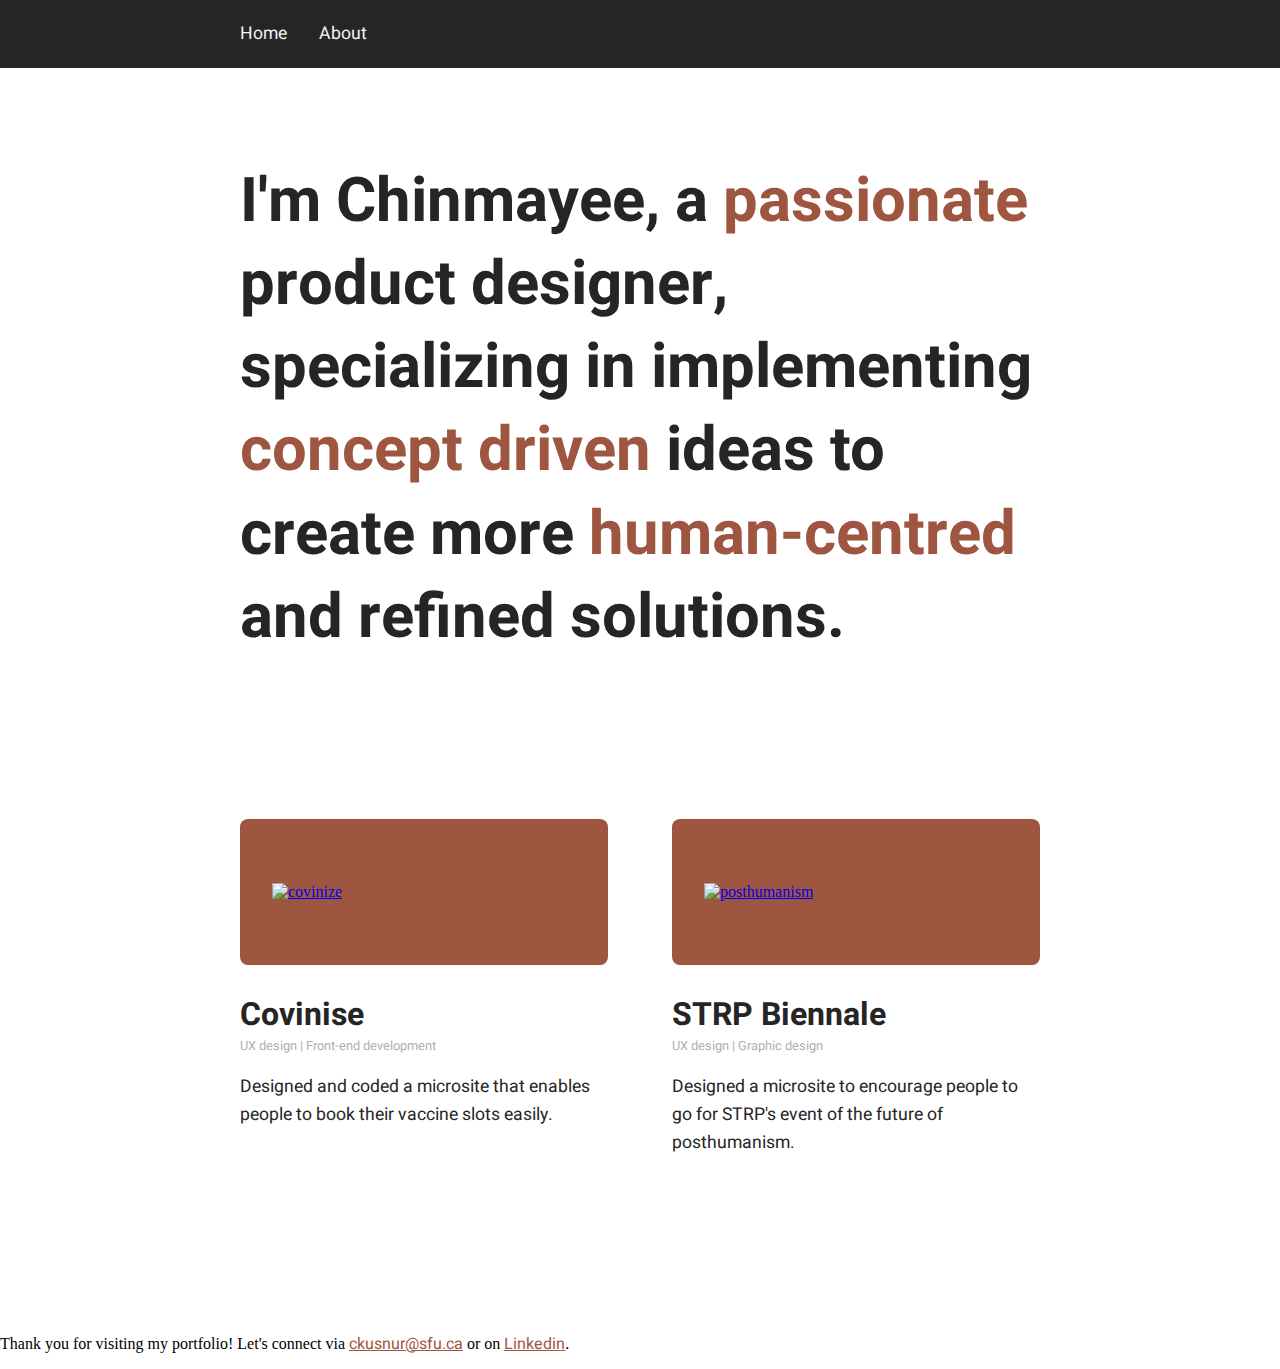
==== index.html @ 63ca274f "Update index.html" ====
<!DOCTYPE html>

<!-- IAT 339- Web design and development 
     D101 
     Project 3- Portfolio
     Chinmayee Kusnur 
    -->

     
<html lang="en">

  <head>

    <meta charset="utf-8">
    <meta name="viewport" content="width=device-width, initial-scale=1">
    <title>Chinmayee Kusnur</title>
    <link rel="icon" type="image/png" href="/img/favicon.png">

    <!-- Linking stylesheets -->

    <link rel="stylesheet" href="css/normalize.css">
		<link rel="stylesheet" href="css/main.css"> 
    <link rel="stylesheet" href="css/grids.css"> 
    <!-- Linking google fonts -->
    <link rel="preconnect" href="https://fonts.googleapis.com"> 
    <link rel="preconnect" href="https://fonts.gstatic.com" crossorigin> 
    <link href="https://fonts.googleapis.com/css2?family=Heebo:wght@100;400;700&display=swap" rel="stylesheet">
  </head>

  <body>

    <nav id="navbar_1">
      <a id="work-navbar-index" href="#">Home</a>
      <a href="about.html">About</a>
    </nav>

    <section class="main-background">
      <div id="intro">
        <h1>I'm Chinmayee, a <span id="ux">passionate </span> product designer, 
		specializing in implementing <span id="ux">concept driven </span>ideas to create more <span id="ux">human-centred</span> and refined solutions. </h1>
	
      </div>

      <section id="work" class="work-grid">
        <div class="grid two-column">
          <div>
            <div>
              <a class="orange-box" href="covinize.html">
                <div>
                  <img src="img/covinize.png" alt="covinize" height="219" width="368">
                </div>
              </a>
            </div>

            <div>
              <h2 class="project-name"><a class="c-link" href="covinize.html">Covinise</a></h2>
              <p class="project-info">UX design | Front-end development</p>
              <p class="project-desc">Designed and coded a microsite that enables people to 
                book their vaccine slots easily.</p>
            </div>
          </div>

          <div>
            <div>
              <a class="orange-box" href="STRP.html">
                <div>
                  <img src="img/posthumanism.png" alt="posthumanism" height="219" width="368">
                </div>
              </a>
            </div>
  
            <div>
              <h2 class="project-name"> <a class="c-link" href="STRP.html">STRP Biennale</a></h2>
              <p class="project-info">UX design | Graphic design</p>
              <p class="project-desc">Designed a microsite to encourage people to go for STRP's event of the future of posthumanism.</p>
            </div>
          </div>

        </div>
      </section>
      

    </section>
	  
	
	<footer>
		<p class="footer-desc">Thank you for visiting my portfolio! Let's connect via <a class="link" href="mailto:ckusnur@sfu.ca">ckusnur@sfu.ca</a> or on 
		<a class="link" href="https://www.linkedin.com/in/chinmayee-kusnur-03a2261b5">Linkedin</a>.</p>
	</footer>

  </body>
</html>
---- css/main.css ----
h1{
    font-family: 'Heebo', sans-serif;
    font-weight: 700;
    color: #252526;
}

h2{
    font-family: 'Heebo', sans-serif;
    font-weight: 700;
    color: #252526;
}

#ux{
    color: #9F5640;
}

.orange-box{
    display: block;
}

.orange-box:active, .orange-box:hover, .orange-box:focus{
    background-color: #252526;
}

#footer-background{
    background-color: #9F5640;
    padding:4rem;
    
}

#footer-email{
    color: white;
}

#navbar{
    background-color: #252526;
    position: fixed;
    width: 100%;
    display: block;
    top: -5px;
    
}

#navbar_1{
    background-color: #252526;
    position: fixed;
    width: 100%;
    display: block;
    top: 0px;
}

#navbar {
    top: 0px;
    transition: top 0.3s;
}
  
#navbar a{
    float: left;
    display: block;
    color: #f2f2f2;
    text-align: center;
    padding-top: 1.5rem;
    padding-bottom: 1.5rem;
    text-decoration: none;
    font-size: 1.1rem;
    font-family: 'Heebo', sans-serif;
}

#navbar_1 a{
    float: left;
    display: block;
    color: #f2f2f2;
    text-align: center;
    padding-top: 1.5rem;
    padding-bottom: 1.5rem;
    text-decoration: none;
    font-size: 1.1rem;
    font-family: 'Heebo', sans-serif;
}
  
#navbar a:active, #navbar a:hover, #navbar a:focus,
#navbar_1 a:active, #navbar_1 a:hover, #navbar_1 a:focus,{
    text-decoration: underline;
    text-decoration-color: white;
}

#work-navbar, #work-navbar-index{
    margin-right: 2rem;
}

.project-name{
    color: #252526;
    font-family: 'Heebo', sans-serif;
    font-weight: 700;
    margin-top: 2rem;
    margin-bottom: 1rem;
}

.intro-desc{
    color: #AFAFAF;
    font-family: 'Heebo', sans-serif;
    font-weight: 700;
    margin-top: 2rem;
    font-size: 2rem;
}

.link{
    color: #9F5640;
    font-family: 'Heebo', sans-serif;
    font-weight: 400;
    margin-top: 1rem;
    text-decoration: underline;
}

.c-link{
    color: #252526;
    text-decoration: none;
}

.project-name:active, .project-name:hover, .project-name:focus,
.c-link:active, .c-link:hover, .c-link:focus{
    text-decoration: underline;
    text-decoration-color: #9F5640;
    
}

.link:active, .link:hover, .link:focus{
    text-decoration: none;
    color: white;
    background-color: #9F5640;
}

.project-info{
    color: #AFAFAF;
    font-family: 'Heebo', sans-serif;
    font-weight: 400;
    margin-top: -0.7rem;
}

.project-desc{
    color: #252526;
    font-family: 'Heebo', sans-serif;
    font-weight: 400;
    margin-top: 1rem;
    line-height: 1.6;
}

.role, .team, .duration{
    font-family: 'Heebo', sans-serif;
    font-weight: 400;
    font-size: 1.2rem;
}

.main, .main-1{
    font-family: 'Heebo', sans-serif;
    font-weight: 400;
    font-size: 1.2rem;
    line-height:1.6;
}

.main-1{
    margin-bottom: 4rem;
}

.co-sc{
    width: 100%;
}

.bold{
    font-weight: 700;
}

#green{
    background-color: #37563F;
    color: #FFB950;
}

#yellow{
    background-color: #FFB950;
    color: #37563F;
}

#beige{
    background-color: #FFFBF1;
    color: #37563F;
}

#green, #yellow, #beige{
    font-family: 'Heebo', sans-serif;
    font-weight: 400;
    font-size: 1.1rem;
    text-align: center;
    border-radius: 0.5rem;
}

.color-description{
    font-family: 'Heebo', sans-serif;
    font-weight: 400;
    font-size: 1.2rem;
    line-height:1.6;
    padding-top: 1rem; 
    text-align: left;
    border:none;
}

#tree-img{
    width:100%;
    border-radius: 0.5rem;
}
---- css/grids.css ----
*{
    box-sizing: border-box;
}

.grid{
    display:grid;
}

@media (min-width: 20rem) {

    #intro{
        font-size: 1.2rem;
        margin:0;
        line-height:1;
        
    }
    
    h1 {
        font-size: 1.4em; 
        margin: 0.67em 0;
        line-height: 1.4;
    }

    #intro-covinize{
        font-size: 2rem;
        margin:0;
        line-height:1;
    }

    .grid.two-column{
        grid-template-columns: 1fr;
        grid-gap: 4rem;
        grid-row-gap: 2rem;
    }

    .grid.three-column{
        grid-template-columns: 1fr;
        grid-column-gap: 2rem;
        margin-top:-1rem;
    }

    #intro, .work-grid, #intro-covinize, .landing-page-description{
        margin: 1.5rem;
    }

    #intro{
        margin-top: 6rem;
        margin-bottom: 3rem;
    }

    .color-grid{
        margin: 1.5rem;
    }

    #work-navbar, #work-navbar-index{
        margin-left: 1.5rem;
    }

    .orange-box{
        background-color: #9F5640;
        padding: 2rem 0 2rem 0;
        border-radius: 0.5rem;
        width: 100%;
    }

    img{
        width: 95%;
        height: auto;
    }

    #green, #yellow, #beige{
        width: 100%;
        padding: 4rem 2rem 4rem 2rem;
    }

    .heading{
        margin-top: 4rem;
    }

    .sub-heading{
        margin-top: 4rem;
    }

    .desktop-version{
        display: inline-block;
    }

    .mobile-version{
        display: inline-block;
    }

    #tree-img{
        margin-bottom:2rem;
    }
}

@media (min-width: 28rem) {

    #intro{
        font-size: 2rem;
        margin:0;
        line-height:1;
    }

    #intro-covinize{
        font-size: 2rem;
        margin:0;
        line-height:1;
    }

    .work-grid, #intro-covinize, .landing-page-description{
        margin: 4rem;
    }
    
    #intro{
        margin: 6rem;
    }

    .color-grid{
        margin: 4rem;
    }

    #work-navbar, #work-navbar-index{
        margin-left: 4rem;
    }

    #tree-img{
        margin-bottom:4rem;
    }
    
    h1 {
        font-size: 1.3em; 
        margin: 0.67em 0;
        line-height: 1.35;
    }
}

@media (min-width: 44rem) {

    #intro{
        font-size: 1.6rem;
        margin:0;
        line-height:1;
    }

    .heading{
        margin-top: 8rem;
    }

    #intro-covinize{
        font-size: 1.6rem;
        margin:0;
        line-height:1;
    }

    .grid.two-column{
        grid-template-columns: 1fr;
        grid-gap: 2rem;
        grid-row-gap: 2rem;
    }

    #intro, .work-grid{
        margin: 6rem 8rem;
    }

    .color-grid{
        margin: 0 8rem;
    }

    #work-navbar, #work-navbar-index{
        margin-left: 8rem;
    }

    #intro-covinize{
        margin: 6rem 8rem 5rem 8rem;
    }

    .landing-page-description{
        margin: 3rem 8rem 5rem 8rem;
    }

    .orange-box{
        background-color: #9F5640;
        padding: 4rem 2rem;
        border-radius: 0.5rem;
        width: 100%;
    }

    img{
        width: 95%;
        height: auto;
    }

    .grid.three-column{
        grid-template-columns: 1fr 1fr 1fr;
        grid-column-gap: 2rem;
        
    }

    #green, #yellow, #beige{
        width: 100%;
        padding: 4rem 2rem 4rem 2rem;
    }
    
    #navbar {
        top: 0px;
        transition: top 0.3s;
    }

    .sub-heading{
        margin-top: 6rem;
    }

    #tree-img{
        margin-bottom:4rem;
    }

    .desktop-version{
        display: inline-block;
    }

    .mobile-version{
        display: inline-block;
    }
    
    h1 {
        font-size: 1.3em; 
        margin: 0.67em 0;
        line-height: 1.35;
    }

}

@media (min-width: 67rem) {
    
    h1 {
        font-size: 1.3em; 
        margin: 0.67em 0;
        line-height: 1.35;
    }

    #intro, #intro-covinize{
        font-size: 1.6rem;
        margin:0;
        line-height:1;
    }

    .grid.two-column{
        grid-template-columns: 1fr;
        grid-gap: 2rem;
        grid-row-gap: 2rem;
    }

    .grid.three-column{
        grid-template-columns: 1fr 1fr 1fr;
        grid-column-gap: 2rem;
        
    }

    #intro, .work-grid{
        margin: 10rem 6rem;
    }

    .color-grid{
        margin: 0 12rem;
    }

    #intro-covinize{
        margin: 10rem 12rem 3rem 12rem;
    }

    .landing-page-description{
        margin: 2rem 12rem 3rem 12rem;
    }

    #work-navbar{
        margin-left: 4rem;
    }
   
    .orange-box{
        background-color: #9F5640;
        padding: 4rem 0 4rem 2rem;
        border-radius: 0.5rem;
        width: 100%;
    }

    img{
        width: 90%;
        height: auto;
    }

    #green, #yellow, #beige{
        width: 100%;
        padding: 4rem;
    }

    .heading{
        margin-top:0;
    }

    .sub-heading{
        margin-top: 6rem;
    }

    #tree-img{
        margin-bottom:4rem;
    }

    .mobile-version{
        display: none;
    }

    .desktop-version{
        display: inline-block;
    }
}


@media (min-width: 75rem) {

    #intro, #intro-covinize{
        font-size: 2.75rem;
        margin:0;
        line-height:1;
    }

    .grid.two-column{
        grid-template-columns: 1fr 1fr;
        grid-gap: 4rem;
        grid-row-gap: 2rem;
    }

    .grid.three-column{
        grid-template-columns: 1fr 1fr 1fr;
        grid-column-gap: 2rem;
        
    }

    #intro, .work-grid{
        margin: 10rem 15rem;
    }

    .color-grid{
        margin: 0 20rem;
    }

    #intro-covinize{
        margin: 8rem 20rem 4rem 20rem;
    }

    .landing-page-description{
        margin: 5rem 20rem 4rem 20rem;
    }
    
    #work-navbar{
        margin-left: 10rem;
    }

    #work-navbar-index{
        margin-left: 15rem;
    }

    .orange-box{
        background-color: #9F5640;
        padding: 4rem 2rem;
        border-radius: 0.5rem;
        width: 100%;
    }

    #green, #yellow, #beige{
        width: 100%;
        padding: 4rem;
    }

    .desc{
        margin-bottom: 4rem;
    }

    .project-name{
        font-size: 2rem;
    }

    .project-info{
        font-size: 0.8rem;
        margin-bottom: 1.2rem;
    }
    
    .project-desc{
        font-size: 1.1rem;
        
    }

    .heading{
        margin-top:0;
    }

    .sub-heading{
        margin-top: 4rem;
    }

    #tree-img{
        margin-bottom:4rem;
    }

    .mobile-version{
        display: none;
    }

    .desktop-version{
        display: inline-block;
    }
    
    h1 {
        font-size: 1.4em; 
        margin: 0.67em 0;
        line-height: 1.35;
    }
}
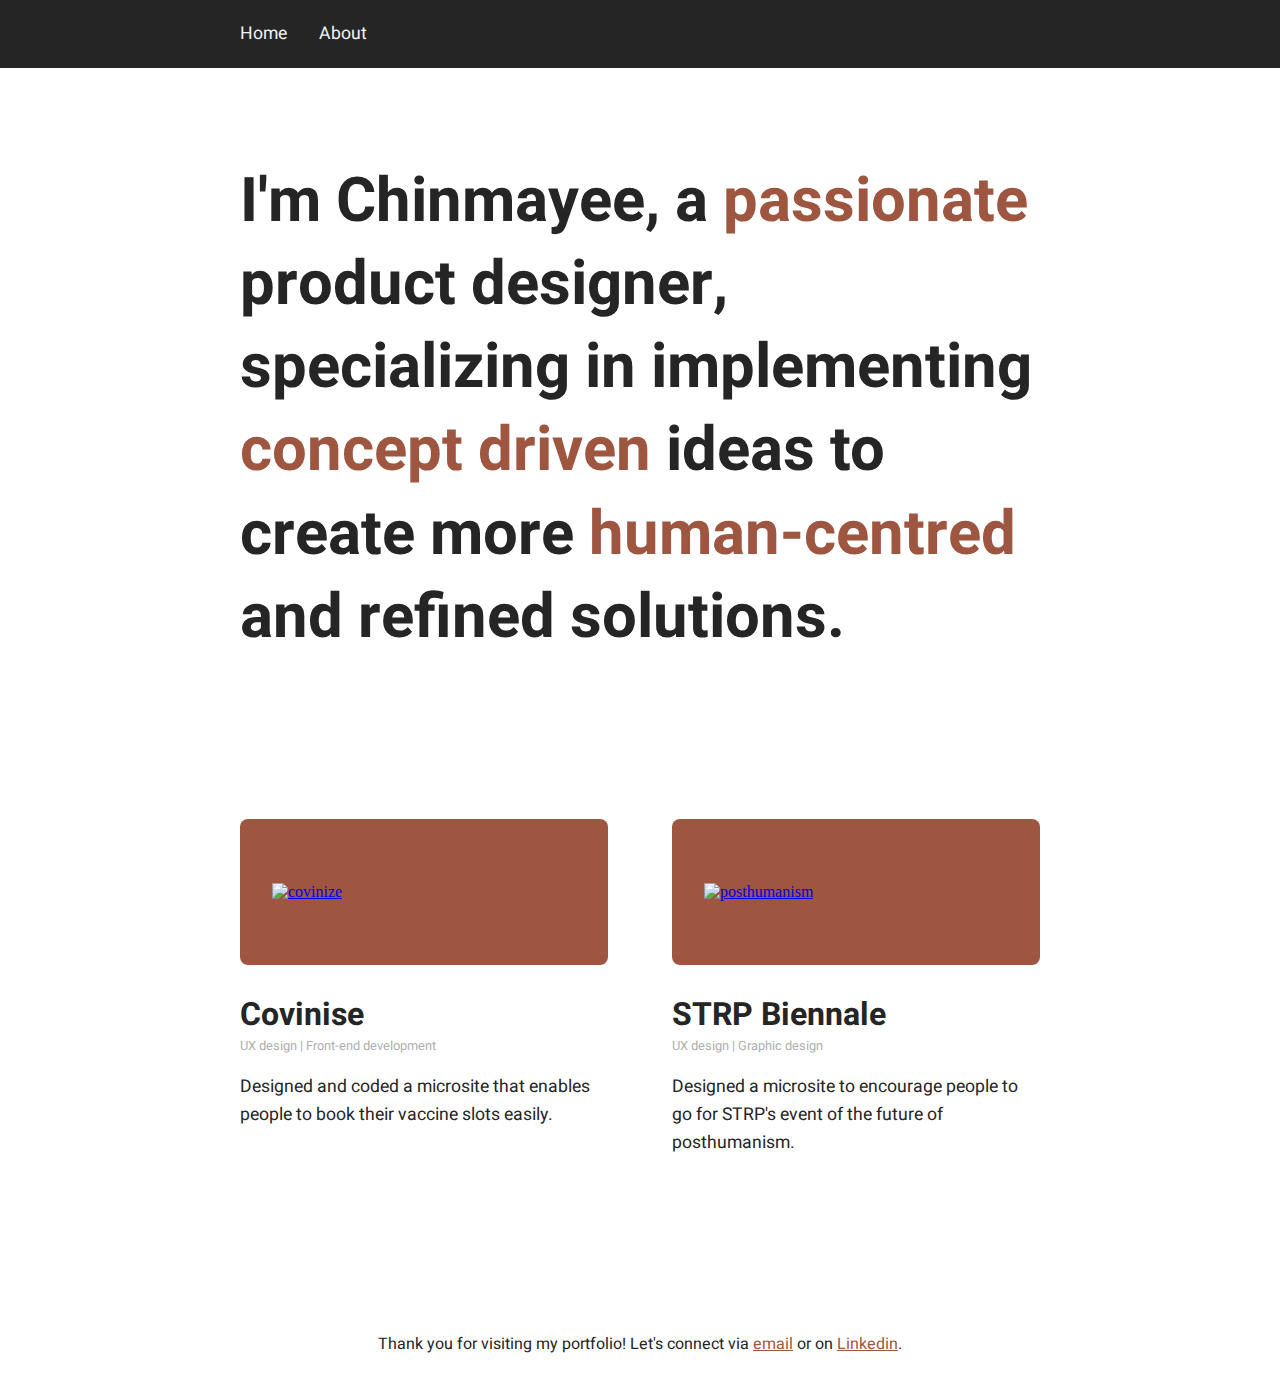
==== commit 9fea0148: "Update index.html" ====
--- a/index.html
+++ b/index.html
@@ -84,7 +84,7 @@
 	  
 	
 	<footer>
-		<p class="footer-desc">Thank you for visiting my portfolio! Let's connect via <a class="link" href="mailto:ckusnur@sfu.ca">ckusnur@sfu.ca</a> or on 
+		<p class="footer-desc footer-margin">Thank you for visiting my portfolio! Let's connect via <a class="link" href="mailto:ckusnur@sfu.ca">email</a> or on 
 		<a class="link" href="https://www.linkedin.com/in/chinmayee-kusnur-03a2261b5">Linkedin</a>.</p>
 	</footer>
 
--- a/css/main.css
+++ b/css/main.css
@@ -37,7 +37,7 @@
     position: fixed;
     width: 100%;
     display: block;
-    top: -5px;
+    
     
 }
 
@@ -96,12 +96,13 @@
     margin-bottom: 1rem;
 }
 
-.intro-desc{
-    color: #AFAFAF;
-    font-family: 'Heebo', sans-serif;
-    font-weight: 700;
-    margin-top: 2rem;
-    font-size: 2rem;
+.footer-desc{
+    color: #252526;
+    font-family: 'Heebo', sans-serif;
+    font-weight: 400;
+    margin-bottom: 2rem;
+    font-size: 1rem;
+    text-align: center;
 }
 
 .link{
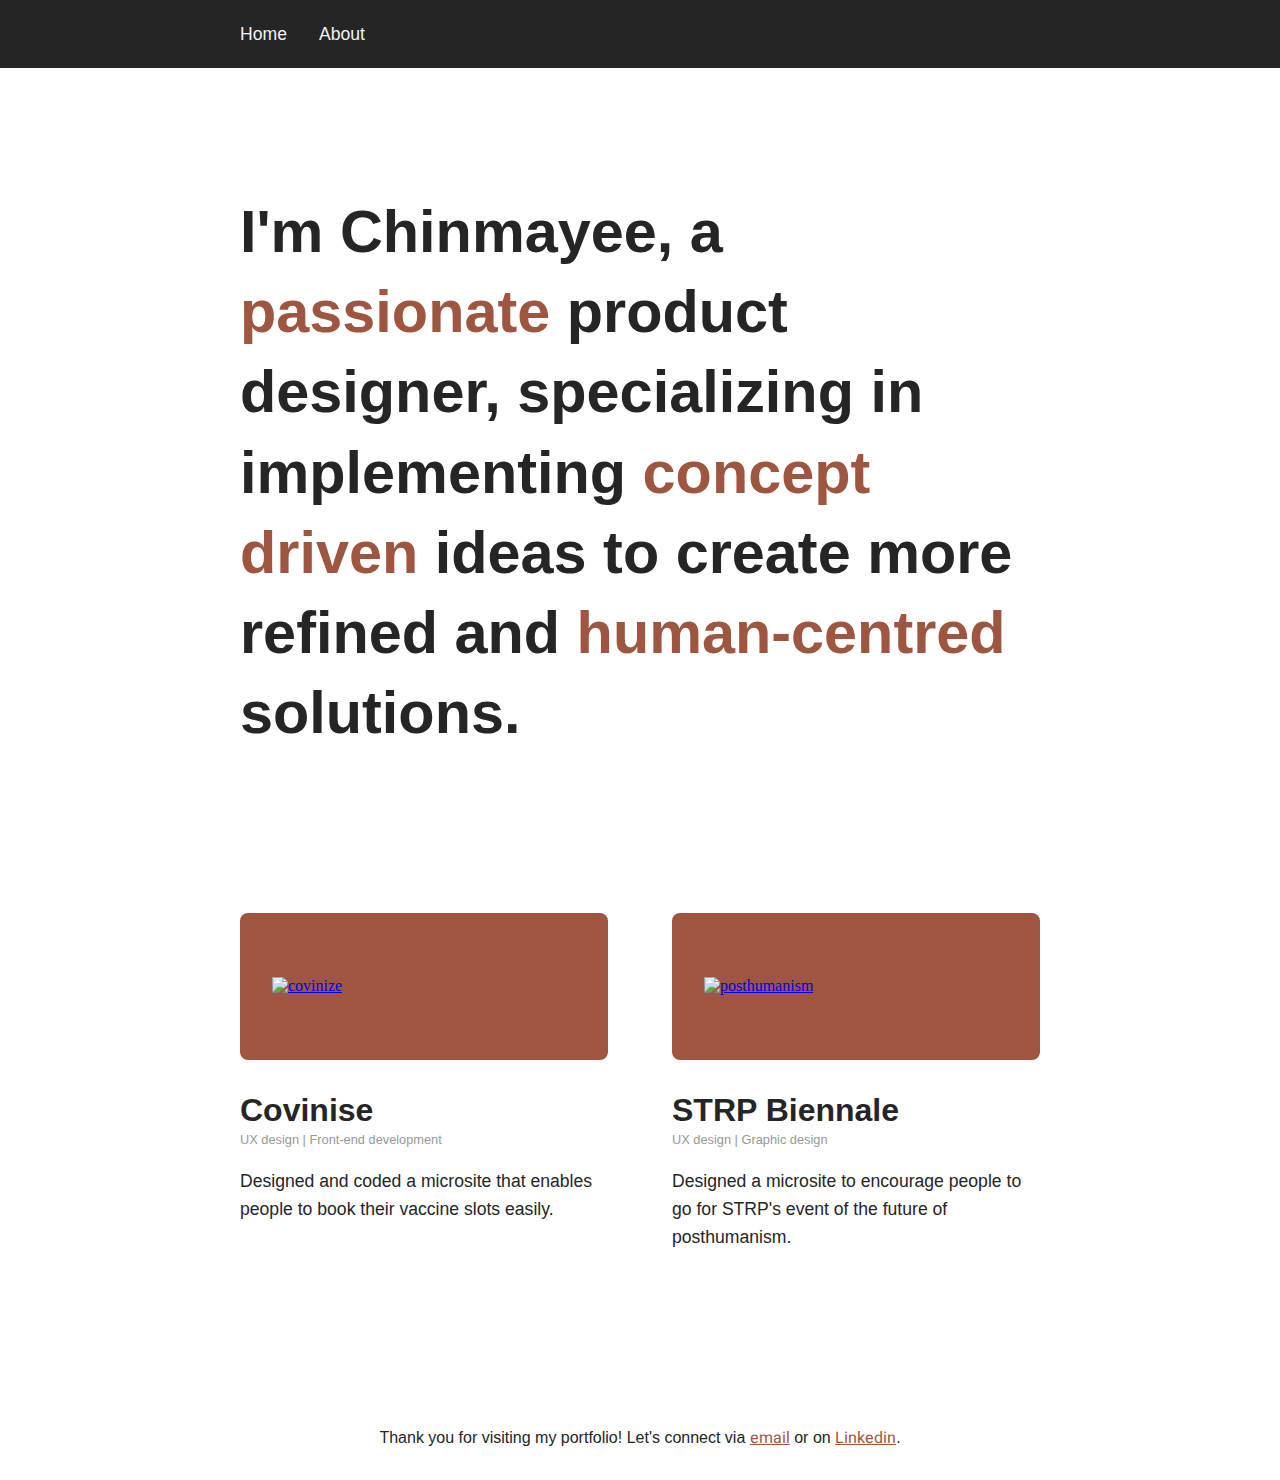
==== commit f2405170: "Update index.html" ====
--- a/index.html
+++ b/index.html
@@ -37,7 +37,7 @@
     <section class="main-background">
       <div id="intro">
         <h1>I'm Chinmayee, a <span id="ux">passionate </span> product designer, 
-		specializing in implementing <span id="ux">concept driven </span>ideas to create more <span id="ux">human-centred</span> and refined solutions. </h1>
+		specializing in implementing <span id="ux">concept driven </span>ideas to create more refined and <span id="ux">human-centred </span>solutions. </h1>
 	
       </div>
 
@@ -84,7 +84,7 @@
 	  
 	
 	<footer>
-		<p class="footer-desc footer-margin">Thank you for visiting my portfolio! Let's connect via <a class="link" href="mailto:ckusnur@sfu.ca">email</a> or on 
+		<p class="footer-desc">Thank you for visiting my portfolio! Let's connect via <a class="link" href="mailto:ckusnur@sfu.ca">email</a> or on 
 		<a class="link" href="https://www.linkedin.com/in/chinmayee-kusnur-03a2261b5">Linkedin</a>.</p>
 	</footer>
 
--- a/css/main.css
+++ b/css/main.css
@@ -1,13 +1,23 @@
 h1{
-    font-family: 'Heebo', sans-serif;
+    font-family: 'Graphik', sans-serif;
     font-weight: 700;
     color: #252526;
 }
 
 h2{
-    font-family: 'Heebo', sans-serif;
-    font-weight: 700;
-    color: #252526;
+    font-family: 'Graphik', sans-serif;
+    font-weight: 700;
+    color: #252526;
+}
+
+.grey{
+    color: #979797;
+    line-height: 10px;
+    font-size: 1rem;
+}
+
+.c-img{
+    margin-bottom: 2rem;
 }
 
 #ux{
@@ -63,7 +73,7 @@
     padding-bottom: 1.5rem;
     text-decoration: none;
     font-size: 1.1rem;
-    font-family: 'Heebo', sans-serif;
+    font-family: 'Graphik', sans-serif;
 }
 
 #navbar_1 a{
@@ -75,7 +85,7 @@
     padding-bottom: 1.5rem;
     text-decoration: none;
     font-size: 1.1rem;
-    font-family: 'Heebo', sans-serif;
+    font-family: 'Graphik', sans-serif;
 }
   
 #navbar a:active, #navbar a:hover, #navbar a:focus,
@@ -90,7 +100,7 @@
 
 .project-name{
     color: #252526;
-    font-family: 'Heebo', sans-serif;
+    font-family: 'Graphik', sans-serif;
     font-weight: 700;
     margin-top: 2rem;
     margin-bottom: 1rem;
@@ -98,7 +108,7 @@
 
 .footer-desc{
     color: #252526;
-    font-family: 'Heebo', sans-serif;
+    font-family: 'Graphik', sans-serif;
     font-weight: 400;
     margin-bottom: 2rem;
     font-size: 1rem;
@@ -132,28 +142,35 @@
 }
 
 .project-info{
-    color: #AFAFAF;
-    font-family: 'Heebo', sans-serif;
+    color: #979797;
+    font-family: 'Graphik', sans-serif;
     font-weight: 400;
     margin-top: -0.7rem;
 }
 
+.caption{
+    color: #252526;
+    font-family: 'Graphik', sans-serif;
+    font-weight: 400;
+    font-style: italic;
+}
+
 .project-desc{
     color: #252526;
-    font-family: 'Heebo', sans-serif;
+    font-family: 'Graphik', sans-serif;
     font-weight: 400;
     margin-top: 1rem;
     line-height: 1.6;
 }
 
 .role, .team, .duration{
-    font-family: 'Heebo', sans-serif;
+    font-family: 'Graphik', sans-serif;
     font-weight: 400;
     font-size: 1.2rem;
 }
 
 .main, .main-1{
-    font-family: 'Heebo', sans-serif;
+    font-family: 'Graphik', sans-serif;
     font-weight: 400;
     font-size: 1.2rem;
     line-height:1.6;
@@ -204,7 +221,7 @@
     border:none;
 }
 
-#tree-img{
+#tree-img, .main-img{
     width:100%;
     border-radius: 0.5rem;
 } 
--- a/css/grids.css
+++ b/css/grids.css
@@ -92,6 +92,10 @@
     #tree-img{
         margin-bottom:2rem;
     }
+    
+    .footer-margin{
+        margin-top: 4rem;
+    }
 }
 
 @media (min-width: 28rem) {
@@ -133,6 +137,10 @@
         margin: 0.67em 0;
         line-height: 1.35;
     }
+    
+    .footer-margin{
+        margin-top: 4rem;
+    }
 }
 
 @media (min-width: 44rem) {
@@ -159,7 +167,10 @@
         grid-row-gap: 2rem;
     }
 
-    #intro, .work-grid{
+    #intro{
+        margin: 8rem 8rem 8rem 6rem;
+    }
+    .work-grid{
         margin: 6rem 8rem;
     }
 
@@ -228,6 +239,10 @@
         margin: 0.67em 0;
         line-height: 1.35;
     }
+    
+    .footer-margin{
+        margin-top: 8rem;
+    }
 
 }
 
@@ -257,7 +272,11 @@
         
     }
 
-    #intro, .work-grid{
+    #intro{
+        margin: 12rem 6rem 10rem 6rem;
+    }
+    
+    .work-grid{
         margin: 10rem 6rem;
     }
 
@@ -313,6 +332,10 @@
     .desktop-version{
         display: inline-block;
     }
+    
+    .footer-margin{
+        margin-top: 8rem;
+    }
 }
 
 
@@ -336,7 +359,11 @@
         
     }
 
-    #intro, .work-grid{
+    #intro{
+        margin: 12rem 15rem 10rem 15rem;
+    }
+    
+   .work-grid{
         margin: 10rem 15rem;
     }
 
@@ -411,8 +438,12 @@
     }
     
     h1 {
-        font-size: 1.4em; 
+        font-size: 1.35em; 
         margin: 0.67em 0;
         line-height: 1.35;
     }
-}
+    
+    .footer-margin{
+        margin-top: 8rem;
+    }
+}
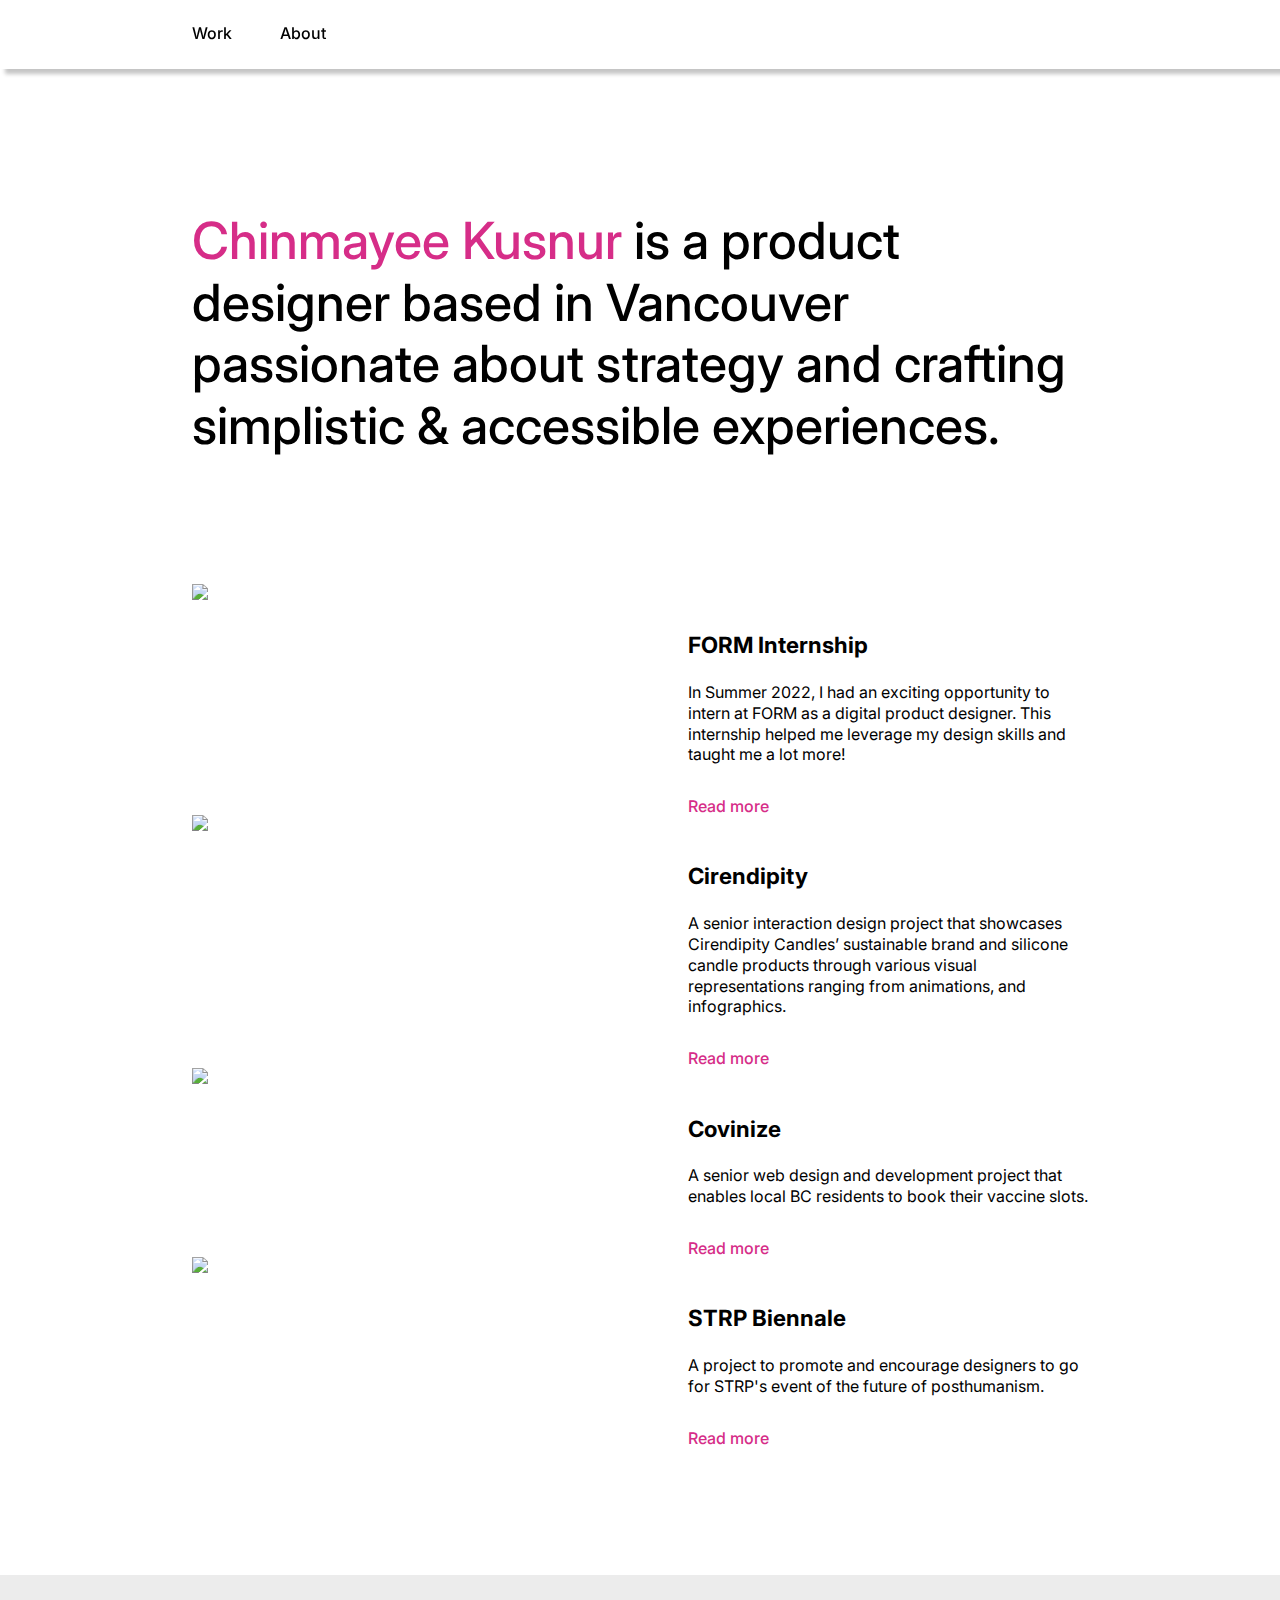
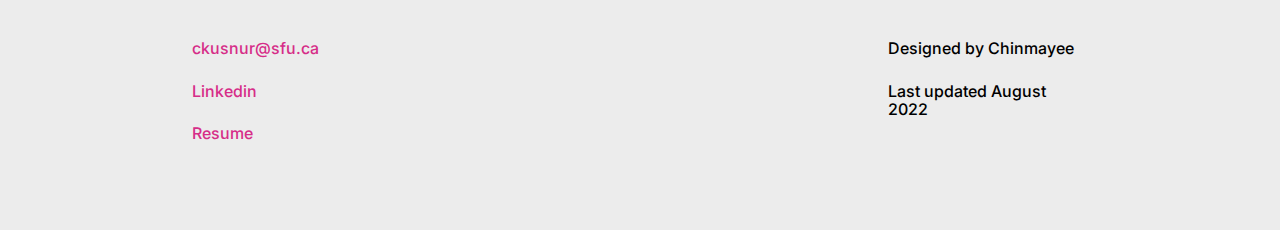
==== commit e0729118: "Update index.html" ====
--- a/index.html
+++ b/index.html
@@ -14,7 +14,6 @@
     <meta charset="utf-8">
     <meta name="viewport" content="width=device-width, initial-scale=1">
     <title>Chinmayee Kusnur</title>
-    <link rel="icon" type="image/png" href="/img/favicon.png">
 
     <!-- Linking stylesheets -->
 
@@ -22,71 +21,131 @@
 		<link rel="stylesheet" href="css/main.css"> 
     <link rel="stylesheet" href="css/grids.css"> 
     <!-- Linking google fonts -->
-    <link rel="preconnect" href="https://fonts.googleapis.com"> 
-    <link rel="preconnect" href="https://fonts.gstatic.com" crossorigin> 
-    <link href="https://fonts.googleapis.com/css2?family=Heebo:wght@100;400;700&display=swap" rel="stylesheet">
+    <link rel="preconnect" href="https://fonts.googleapis.com">
+    <link rel="preconnect" href="https://fonts.gstatic.com" crossorigin>
+    <link href="https://fonts.googleapis.com/css2?family=Inter:wght@300;400;500;600&display=swap" rel="stylesheet">
   </head>
 
   <body>
 
-    <nav id="navbar_1">
-      <a id="work-navbar-index" href="#">Home</a>
+    <nav id="navbar">
+      <a id="work-navbar-index" href="index.html">Work</a>
       <a href="about.html">About</a>
-    </nav>
+    </nav> -->
 
     <section class="main-background">
       <div id="intro">
-        <h1>I'm Chinmayee, a <span id="ux">passionate </span> product designer, 
-		specializing in implementing <span id="ux">concept driven </span>ideas to create more refined and <span id="ux">human-centred </span>solutions. </h1>
-	
+        <h1>
+          <span id="brief">Chinmayee Kusnur</span> is a product designer based in Vancouver passionate about strategy and crafting simplistic & accessible experiences.
+        </h1>
+       
       </div>
 
-      <section id="work" class="work-grid">
+      <section id="projects" class="projects">
         <div class="grid two-column">
           <div>
-            <div>
-              <a class="orange-box" href="covinize.html">
-                <div>
-                  <img src="img/covinize.png" alt="covinize" height="219" width="368">
-                </div>
-              </a>
-            </div>
-
-            <div>
-              <h2 class="project-name"><a class="c-link" href="covinize.html">Covinise</a></h2>
-              <p class="project-info">UX design | Front-end development</p>
-              <p class="project-desc">Designed and coded a microsite that enables people to 
-                book their vaccine slots easily.</p>
+            <div class="container">
+              <div class="block"><img class="project-img" src="img/form.png"></div>
             </div>
           </div>
 
+          <div class="pb">
+            <div class="p-title">FORM Internship</div>
+            <div class="p-desc">In Summer 2022, I had an exciting opportunity to 
+              intern at FORM as a digital product designer. This internship helped me 
+              leverage my design skills and taught me a lot more!
+            </div>
+            <div class="p-lm"><a href="form.html">Read more</a></div>
+          </div>
+        </div>
+
+        <div class="grid two-column">
           <div>
-            <div>
-              <a class="orange-box" href="STRP.html">
-                <div>
-                  <img src="img/posthumanism.png" alt="posthumanism" height="219" width="368">
-                </div>
-              </a>
-            </div>
-  
-            <div>
-              <h2 class="project-name"> <a class="c-link" href="STRP.html">STRP Biennale</a></h2>
-              <p class="project-info">UX design | Graphic design</p>
-              <p class="project-desc">Designed a microsite to encourage people to go for STRP's event of the future of posthumanism.</p>
+            <div class="container">
+              <div class="block"><img class="project-img" src="img/cirendipity.png"></div>
             </div>
           </div>
 
+          <div class="pb">
+            <div class="p-title">Cirendipity</div>
+            <div class="p-desc">A senior interaction design project that showcases 
+              Cirendipity Candles’ sustainable brand and silicone candle products 
+              through various visual representations ranging from animations, and infographics. 
+
+            </div>
+            <div class="p-lm"><a href="cirendipity.html">Read more</a></div>
+          </div>
         </div>
+
+        <div class="grid two-column">
+          <div>
+            <div class="container">
+              <div class="block"><img class="project-img" src="img/covinize.png"></div>
+            </div>
+          </div>
+
+          <div class="pb">
+            <div class="p-title">Covinize</div>
+            <div class="p-desc">A senior web design and development project that enables local BC residents 
+              to book their vaccine slots. 
+
+            </div>
+            <div class="p-lm"><a href="covinize.html">Read more</a></div>
+          </div>
+        </div>
+
+        <div class="grid two-column">
+          <div>
+            <div class="container">
+              <div class="block"><img class="project-img" src="img/posthumanism.png"></div>
+            </div>
+          </div>
+
+          <div class="pb">
+            <div class="p-title">STRP Biennale</div>
+            <div class="p-desc">A project to promote and encourage designers to go for STRP's event of the future of posthumanism.
+
+            </div>
+            <div class="p-lm"><a href="STRP.html">Read more</a></div>
+          </div>
+        </div>
+
+        
       </section>
       
 
     </section>
-	  
-	
-	<footer>
-		<p class="footer-desc">Thank you for visiting my portfolio! Let's connect via <a class="link" href="mailto:ckusnur@sfu.ca">email</a> or on 
-		<a class="link" href="https://www.linkedin.com/in/chinmayee-kusnur-03a2261b5">Linkedin</a>.</p>
-	</footer>
+
+    
+
+    <footer>
+      <div id="footer-background">
+        <div class="grid four-column text">
+          <div>
+            <div class="t"><a class="p-lm" href="mailto:ckusnur@sfu.ca">ckusnur@sfu.ca</a></div>
+            <div class="t"><a class="p-lm" href="https://www.linkedin.com/in/chinmayee-kusnur-03a2261b5">Linkedin</a></div>
+            <div class="t"><a class="p-lm" href="https://www.linkedin.com/in/chinmayee-kusnur-03a2261b5">Resume</a></div>
+            
+          </div>
+
+          <div>
+            
+          </div>
+
+          <div>
+            
+          </div>
+
+          <div>
+            <div class="t">Designed by Chinmayee</div>
+            <div class="t">Last updated August 2022</div>
+           
+          </div>
+          
+        </div>
+        
+      </div>
+    </footer>
 
   </body>
 </html>
--- a/css/main.css
+++ b/css/main.css
@@ -1,27 +1,111 @@
+h1, #sub{
+    font-family: 'Inter', sans-serif;
+    color: #000000;
+    
+}
+
 h1{
-    font-family: 'Graphik', sans-serif;
-    font-weight: 700;
-    color: #252526;
+    font-weight:500;
+    width: 100%;
 }
 
 h2{
-    font-family: 'Graphik', sans-serif;
-    font-weight: 700;
-    color: #252526;
-}
-
-.grey{
-    color: #979797;
-    line-height: 10px;
-    font-size: 1rem;
-}
-
-.c-img{
+    font-family: 'Inter', sans-serif;
+    color: #000000;
+}
+
+.block {
+    margin-bottom: 6rem;
+}
+
+.project-img{
+    display: inline-block;
+    width: 100%;
+}
+
+.project-img-ind{
+    display: inline-block;
+    width: 100%;
+    border-radius: 10px;
+    margin-top: 2rem;
     margin-bottom: 2rem;
 }
 
-#ux{
-    color: #9F5640;
+.container  {
+    text-align: left;
+}
+
+#brief{
+    color: #D62D88;
+}
+
+.bold{
+    font-weight: 500;
+}
+
+.p-title-ind{
+    line-height: 1.6;
+    margin-bottom: 2rem;
+    font-weight: 500;
+    font-size: 1.4rem;
+}
+
+.p-desc-ind{
+    line-height: 1.6;
+    margin-bottom: 1.5rem;
+}
+
+
+.p-title, .p-desc, .p-lm{
+    font-family: 'Inter', sans-serif;
+    color: #000000;
+    text-decoration: none;
+} 
+
+.img-caption{
+    font-family: 'Inter', sans-serif;
+    color: #a2a2a2;
+    font-size: 1rem;
+    margin-top: 1rem;
+    text-align: center;
+} 
+
+.currently{
+    font-family: 'Inter', sans-serif;
+    margin-top: 1.5rem;
+    line-height: 1.3;
+    font-size: 1rem;
+    font-style: italic;
+}
+
+.bold{
+    font-weight: 700;
+}
+
+.p-title{
+    font-size: 1.4rem;
+    font-weight: 700;
+    /* margin-top: 5rem; */
+}
+
+.p-desc{
+    margin-top: 1.5rem;
+    line-height: 1.3;
+}
+
+.p-lm{
+    font-weight: 500;
+    color: #D62D88;
+}
+
+
+.p-lm a{
+    color: #D62D88;
+    text-decoration: none;
+}
+
+.p-lm a:active, .p-lm a:hover, .p-lm a:focus{
+    color: #000000;
 }
 
 .orange-box{
@@ -33,9 +117,7 @@
 }
 
 #footer-background{
-    background-color: #9F5640;
-    padding:4rem;
-    
+    background-color: #ECECEC;  
 }
 
 #footer-email{
@@ -43,81 +125,55 @@
 }
 
 #navbar{
-    background-color: #252526;
+    background-color: white;
     position: fixed;
     width: 100%;
     display: block;
-    
-    
-}
-
-#navbar_1{
-    background-color: #252526;
-    position: fixed;
-    width: 100%;
-    display: block;
-    top: 0px;
-}
-
-#navbar {
-    top: 0px;
-    transition: top 0.3s;
+    border-bottom: 3px solid white;
+    box-shadow: 5px 5px 4px #c5c5c5;
 }
   
 #navbar a{
     float: left;
     display: block;
-    color: #f2f2f2;
+    color: black;
     text-align: center;
     padding-top: 1.5rem;
     padding-bottom: 1.5rem;
     text-decoration: none;
-    font-size: 1.1rem;
-    font-family: 'Graphik', sans-serif;
-}
-
-#navbar_1 a{
-    float: left;
-    display: block;
-    color: #f2f2f2;
-    text-align: center;
-    padding-top: 1.5rem;
+    font-size: 1rem;
+    font-family: 'Inter', sans-serif;
+    font-weight: 500;
+}
+
+.projects-text{
+    font-family: 'Inter', sans-serif;
+}
+
+.t{
     padding-bottom: 1.5rem;
-    text-decoration: none;
-    font-size: 1.1rem;
-    font-family: 'Graphik', sans-serif;
+    font-size: 1rem;
+    font-family: 'Inter', sans-serif;
+    font-weight: 500;
 }
   
-#navbar a:active, #navbar a:hover, #navbar a:focus,
-#navbar_1 a:active, #navbar_1 a:hover, #navbar_1 a:focus,{
-    text-decoration: underline;
-    text-decoration-color: white;
-}
+
 
 #work-navbar, #work-navbar-index{
-    margin-right: 2rem;
+    margin-right: 3rem;
 }
 
 .project-name{
     color: #252526;
-    font-family: 'Graphik', sans-serif;
+    font-family: 'Inter', sans-serif;
     font-weight: 700;
     margin-top: 2rem;
     margin-bottom: 1rem;
 }
 
-.footer-desc{
-    color: #252526;
-    font-family: 'Graphik', sans-serif;
-    font-weight: 400;
-    margin-bottom: 2rem;
-    font-size: 1rem;
-    text-align: center;
-}
-
 .link{
     color: #9F5640;
-    font-family: 'Heebo', sans-serif;
+    font-family: 'Inter', sans-serif;
     font-weight: 400;
     margin-top: 1rem;
     text-decoration: underline;
@@ -142,37 +198,30 @@
 }
 
 .project-info{
-    color: #979797;
-    font-family: 'Graphik', sans-serif;
+    color: #AFAFAF;
+    font-family: 'Inter', sans-serif;
     font-weight: 400;
     margin-top: -0.7rem;
-}
-
-.caption{
-    color: #252526;
-    font-family: 'Graphik', sans-serif;
-    font-weight: 400;
-    font-style: italic;
 }
 
 .project-desc{
     color: #252526;
-    font-family: 'Graphik', sans-serif;
+    font-family: 'Inter', sans-serif;
     font-weight: 400;
     margin-top: 1rem;
     line-height: 1.6;
 }
 
 .role, .team, .duration{
-    font-family: 'Graphik', sans-serif;
-    font-weight: 400;
-    font-size: 1.2rem;
+    font-family: 'Inter', sans-serif;
+    font-weight: 400;
+    font-size: 1rem;
 }
 
 .main, .main-1{
-    font-family: 'Graphik', sans-serif;
-    font-weight: 400;
-    font-size: 1.2rem;
+    font-family: 'Inter', sans-serif;
+    font-weight: 400;
+    font-size: 1rem;
     line-height:1.6;
 }
 
@@ -204,7 +253,7 @@
 }
 
 #green, #yellow, #beige{
-    font-family: 'Heebo', sans-serif;
+    font-family: 'Inter', sans-serif;
     font-weight: 400;
     font-size: 1.1rem;
     text-align: center;
@@ -212,16 +261,16 @@
 }
 
 .color-description{
-    font-family: 'Heebo', sans-serif;
-    font-weight: 400;
-    font-size: 1.2rem;
+    font-family: 'Inter', sans-serif;
+    font-weight: 400;
+    font-size: 1rem;
     line-height:1.6;
     padding-top: 1rem; 
     text-align: left;
     border:none;
 }
 
-#tree-img, .main-img{
+#tree-img{
     width:100%;
     border-radius: 0.5rem;
 } 
--- a/css/grids.css
+++ b/css/grids.css
@@ -9,21 +9,12 @@
 @media (min-width: 20rem) {
 
     #intro{
-        font-size: 1.2rem;
-        margin:0;
+        font-size: 1rem;
         line-height:1;
-        
-    }
-    
-    h1 {
-        font-size: 1.4em; 
-        margin: 0.67em 0;
-        line-height: 1.4;
     }
 
     #intro-covinize{
         font-size: 2rem;
-        margin:0;
         line-height:1;
     }
 
@@ -39,14 +30,24 @@
         margin-top:-1rem;
     }
 
-    #intro, .work-grid, #intro-covinize, .landing-page-description{
-        margin: 1.5rem;
-    }
-
-    #intro{
-        margin-top: 6rem;
-        margin-bottom: 3rem;
-    }
+    #intro{
+        margin: 6rem 2rem 4rem 2rem;
+        
+    }
+
+    .projects{
+        margin: 4rem 2rem 4rem 2rem;
+    }
+
+    .projects-text{
+        margin: 2rem 4rem;
+    }
+
+    #intro-project{
+        margin: 8rem 2rem 2rem 2rem;
+    }
+
+    
 
     .color-grid{
         margin: 1.5rem;
@@ -82,7 +83,7 @@
     }
 
     .desktop-version{
-        display: inline-block;
+        display: none;
     }
 
     .mobile-version{
@@ -92,72 +93,23 @@
     #tree-img{
         margin-bottom:2rem;
     }
-    
-    .footer-margin{
-        margin-top: 4rem;
-    }
-}
-
-@media (min-width: 28rem) {
-
-    #intro{
-        font-size: 2rem;
+}
+
+@media (min-width: 48rem) {
+
+    #intro{
+        font-size: 1em;
         margin:0;
         line-height:1;
     }
 
-    #intro-covinize{
-        font-size: 2rem;
-        margin:0;
-        line-height:1;
-    }
-
-    .work-grid, #intro-covinize, .landing-page-description{
-        margin: 4rem;
-    }
-    
-    #intro{
-        margin: 6rem;
-    }
-
-    .color-grid{
-        margin: 4rem;
-    }
-
-    #work-navbar, #work-navbar-index{
-        margin-left: 4rem;
-    }
-
-    #tree-img{
-        margin-bottom:4rem;
-    }
-    
-    h1 {
-        font-size: 1.3em; 
-        margin: 0.67em 0;
-        line-height: 1.35;
-    }
-    
-    .footer-margin{
-        margin-top: 4rem;
-    }
-}
-
-@media (min-width: 44rem) {
-
-    #intro{
-        font-size: 1.6rem;
-        margin:0;
-        line-height:1;
-    }
-
     .heading{
         margin-top: 8rem;
     }
 
     #intro-covinize{
-        font-size: 1.6rem;
-        margin:0;
+        font-size: 2.5rem;
+        
         line-height:1;
     }
 
@@ -167,19 +119,15 @@
         grid-row-gap: 2rem;
     }
 
-    #intro{
-        margin: 8rem 8rem 8rem 6rem;
-    }
-    .work-grid{
-        margin: 6rem 8rem;
-    }
+    
+
 
     .color-grid{
         margin: 0 8rem;
     }
 
     #work-navbar, #work-navbar-index{
-        margin-left: 8rem;
+        margin-left: 12rem;
     }
 
     #intro-covinize{
@@ -188,6 +136,23 @@
 
     .landing-page-description{
         margin: 3rem 8rem 5rem 8rem;
+    }
+
+    #intro{
+        margin: 16rem 8rem 4rem 8rem;
+        
+    }
+
+    .projects{
+        margin: 8rem 8rem 4rem 8rem;
+    }
+
+    .projects-text{
+        margin: 2rem 8rem;
+    }
+
+    #intro-project{
+        margin: 8rem 8rem 2rem 8rem;
     }
 
     .orange-box{
@@ -208,6 +173,12 @@
         
     }
 
+    .grid.four-column{
+        grid-template-columns: 1fr 1fr 1fr 1fr;
+        grid-column-gap: 2rem;
+         
+    }
+
     #green, #yellow, #beige{
         width: 100%;
         padding: 4rem 2rem 4rem 2rem;
@@ -227,42 +198,55 @@
     }
 
     .desktop-version{
-        display: inline-block;
+        display: none;
     }
 
     .mobile-version{
         display: inline-block;
     }
-    
-    h1 {
-        font-size: 1.3em; 
-        margin: 0.67em 0;
-        line-height: 1.35;
-    }
-    
-    .footer-margin{
-        margin-top: 8rem;
+
+    .block {
+        margin-bottom: 2rem;
+    }
+
+    .p-lm{
+        margin-top: 0.5rem;
+    }
+
+    .project-img{
+        margin-top: 4rem;
+    }
+
+    .pb{
+        margin-top:1rem;
     }
 
 }
 
 @media (min-width: 67rem) {
-    
-    h1 {
-        font-size: 1.3em; 
-        margin: 0.67em 0;
-        line-height: 1.35;
-    }
 
     #intro, #intro-covinize{
         font-size: 1.6rem;
-        margin:0;
-        line-height:1;
+        line-height:1.2;
+    }
+
+    #sub{
+        font-size: 1.4rem;
+    }
+
+    .ind{
+        margin-bottom: 4rem;
     }
 
     .grid.two-column{
-        grid-template-columns: 1fr;
-        grid-gap: 2rem;
+        grid-template-columns: 1fr 1fr;
+        grid-gap: 6rem;
+        grid-row-gap: 2rem;
+    }
+
+    .grid.two-column-ind{
+        grid-template-columns: 1fr 4fr;
+        grid-gap: 6rem;
         grid-row-gap: 2rem;
     }
 
@@ -271,13 +255,31 @@
         grid-column-gap: 2rem;
         
     }
-
-    #intro{
-        margin: 12rem 6rem 10rem 6rem;
-    }
     
-    .work-grid{
-        margin: 10rem 6rem;
+    #intro{
+        margin: 12rem 12rem 8rem 12rem;
+        
+    }
+
+    .projects{
+        margin: 8rem 12rem 8rem 12rem;
+    }
+
+    .projects-text{
+        margin: 4rem 12rem;
+    }
+
+    #intro-project{
+        margin: 10rem 12rem 4rem 12rem;
+    }
+
+    .grid.four-column{
+        grid-template-columns: 1fr 1fr 1fr 1fr;
+        grid-column-gap: 2rem;
+    }
+
+    #footer-background{
+        padding: 4rem 12rem;
     }
 
     .color-grid{
@@ -332,118 +334,22 @@
     .desktop-version{
         display: inline-block;
     }
-    
-    .footer-margin{
-        margin-top: 8rem;
-    }
-}
-
-
-@media (min-width: 75rem) {
-
-    #intro, #intro-covinize{
-        font-size: 2.75rem;
-        margin:0;
-        line-height:1;
-    }
-
-    .grid.two-column{
-        grid-template-columns: 1fr 1fr;
-        grid-gap: 4rem;
-        grid-row-gap: 2rem;
-    }
-
-    .grid.three-column{
-        grid-template-columns: 1fr 1fr 1fr;
-        grid-column-gap: 2rem;
-        
-    }
-
-    #intro{
-        margin: 12rem 15rem 10rem 15rem;
-    }
-    
-   .work-grid{
-        margin: 10rem 15rem;
-    }
-
-    .color-grid{
-        margin: 0 20rem;
-    }
-
-    #intro-covinize{
-        margin: 8rem 20rem 4rem 20rem;
-    }
-
-    .landing-page-description{
-        margin: 5rem 20rem 4rem 20rem;
-    }
-    
-    #work-navbar{
-        margin-left: 10rem;
-    }
-
-    #work-navbar-index{
-        margin-left: 15rem;
-    }
-
-    .orange-box{
-        background-color: #9F5640;
-        padding: 4rem 2rem;
-        border-radius: 0.5rem;
-        width: 100%;
-    }
-
-    #green, #yellow, #beige{
-        width: 100%;
-        padding: 4rem;
-    }
-
-    .desc{
-        margin-bottom: 4rem;
-    }
-
-    .project-name{
-        font-size: 2rem;
-    }
-
-    .project-info{
-        font-size: 0.8rem;
-        margin-bottom: 1.2rem;
-    }
-    
-    .project-desc{
-        font-size: 1.1rem;
-        
-    }
-
-    .heading{
-        margin-top:0;
-    }
-
-    .sub-heading{
-        margin-top: 4rem;
-    }
-
-    #tree-img{
-        margin-bottom:4rem;
-    }
-
-    .mobile-version{
-        display: none;
-    }
-
-    .desktop-version{
-        display: inline-block;
-    }
-    
-    h1 {
-        font-size: 1.35em; 
-        margin: 0.67em 0;
-        line-height: 1.35;
-    }
-    
-    .footer-margin{
-        margin-top: 8rem;
-    }
-}
+
+    .block {
+        margin-bottom: 6rem;
+    }
+
+    .p-lm{
+        margin-top: 2rem;
+    }
+
+    .project-img{
+        margin-top: 0rem;
+    }
+
+    .pb{
+        margin-top:3rem;
+    }
+}
+
+
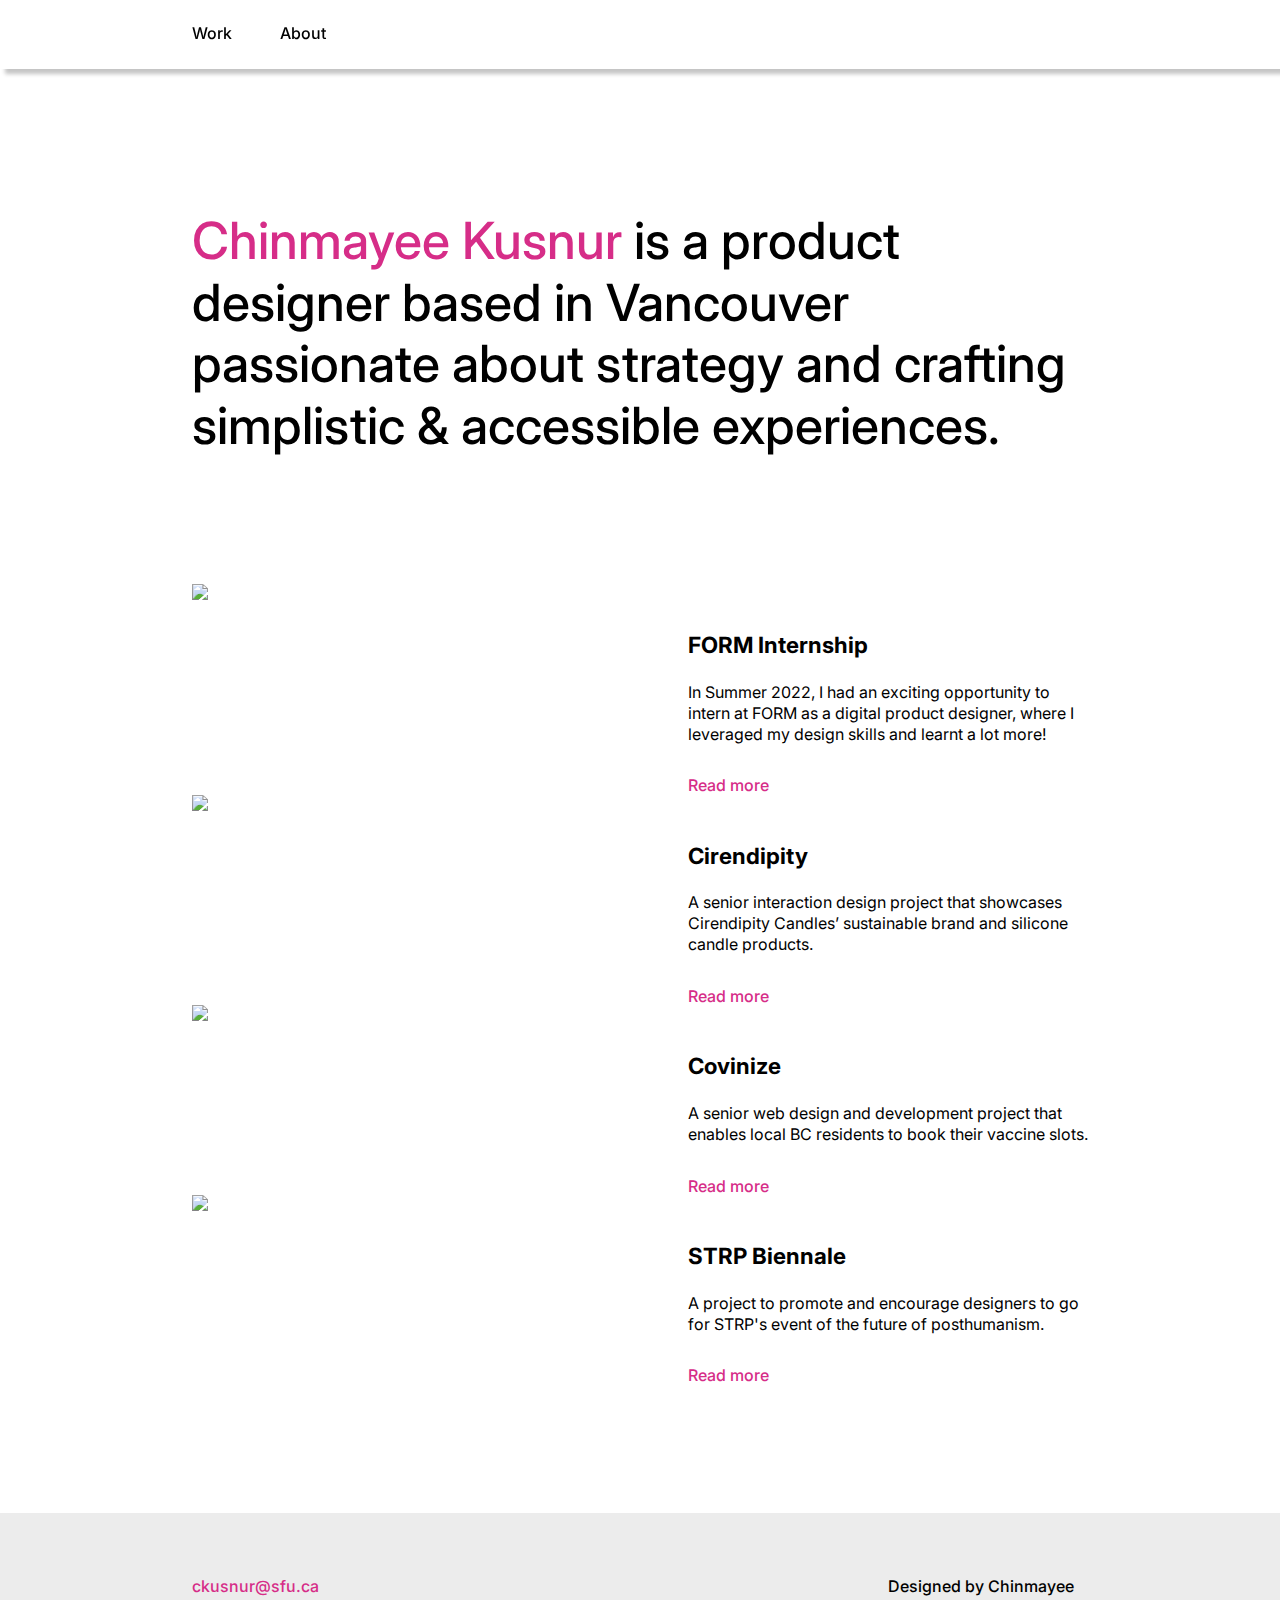
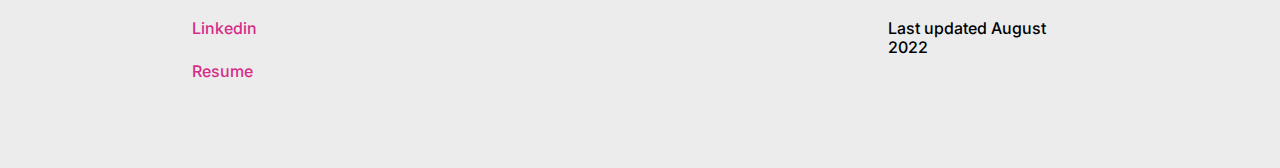
==== commit 9b9c9c10: "Update index.html" ====
--- a/index.html
+++ b/index.html
@@ -51,9 +51,8 @@
 
           <div class="pb">
             <div class="p-title">FORM Internship</div>
-            <div class="p-desc">In Summer 2022, I had an exciting opportunity to 
-              intern at FORM as a digital product designer. This internship helped me 
-              leverage my design skills and taught me a lot more!
+            <div class="p-desc">In Summer 2022, I had an exciting opportunity to intern at FORM as a digital product designer, 
+		    where I leveraged my design skills and learnt a lot more!
             </div>
             <div class="p-lm"><a href="form.html">Read more</a></div>
           </div>
@@ -69,9 +68,7 @@
           <div class="pb">
             <div class="p-title">Cirendipity</div>
             <div class="p-desc">A senior interaction design project that showcases 
-              Cirendipity Candles’ sustainable brand and silicone candle products 
-              through various visual representations ranging from animations, and infographics. 
-
+              Cirendipity Candles’ sustainable brand and silicone candle products.
             </div>
             <div class="p-lm"><a href="cirendipity.html">Read more</a></div>
           </div>
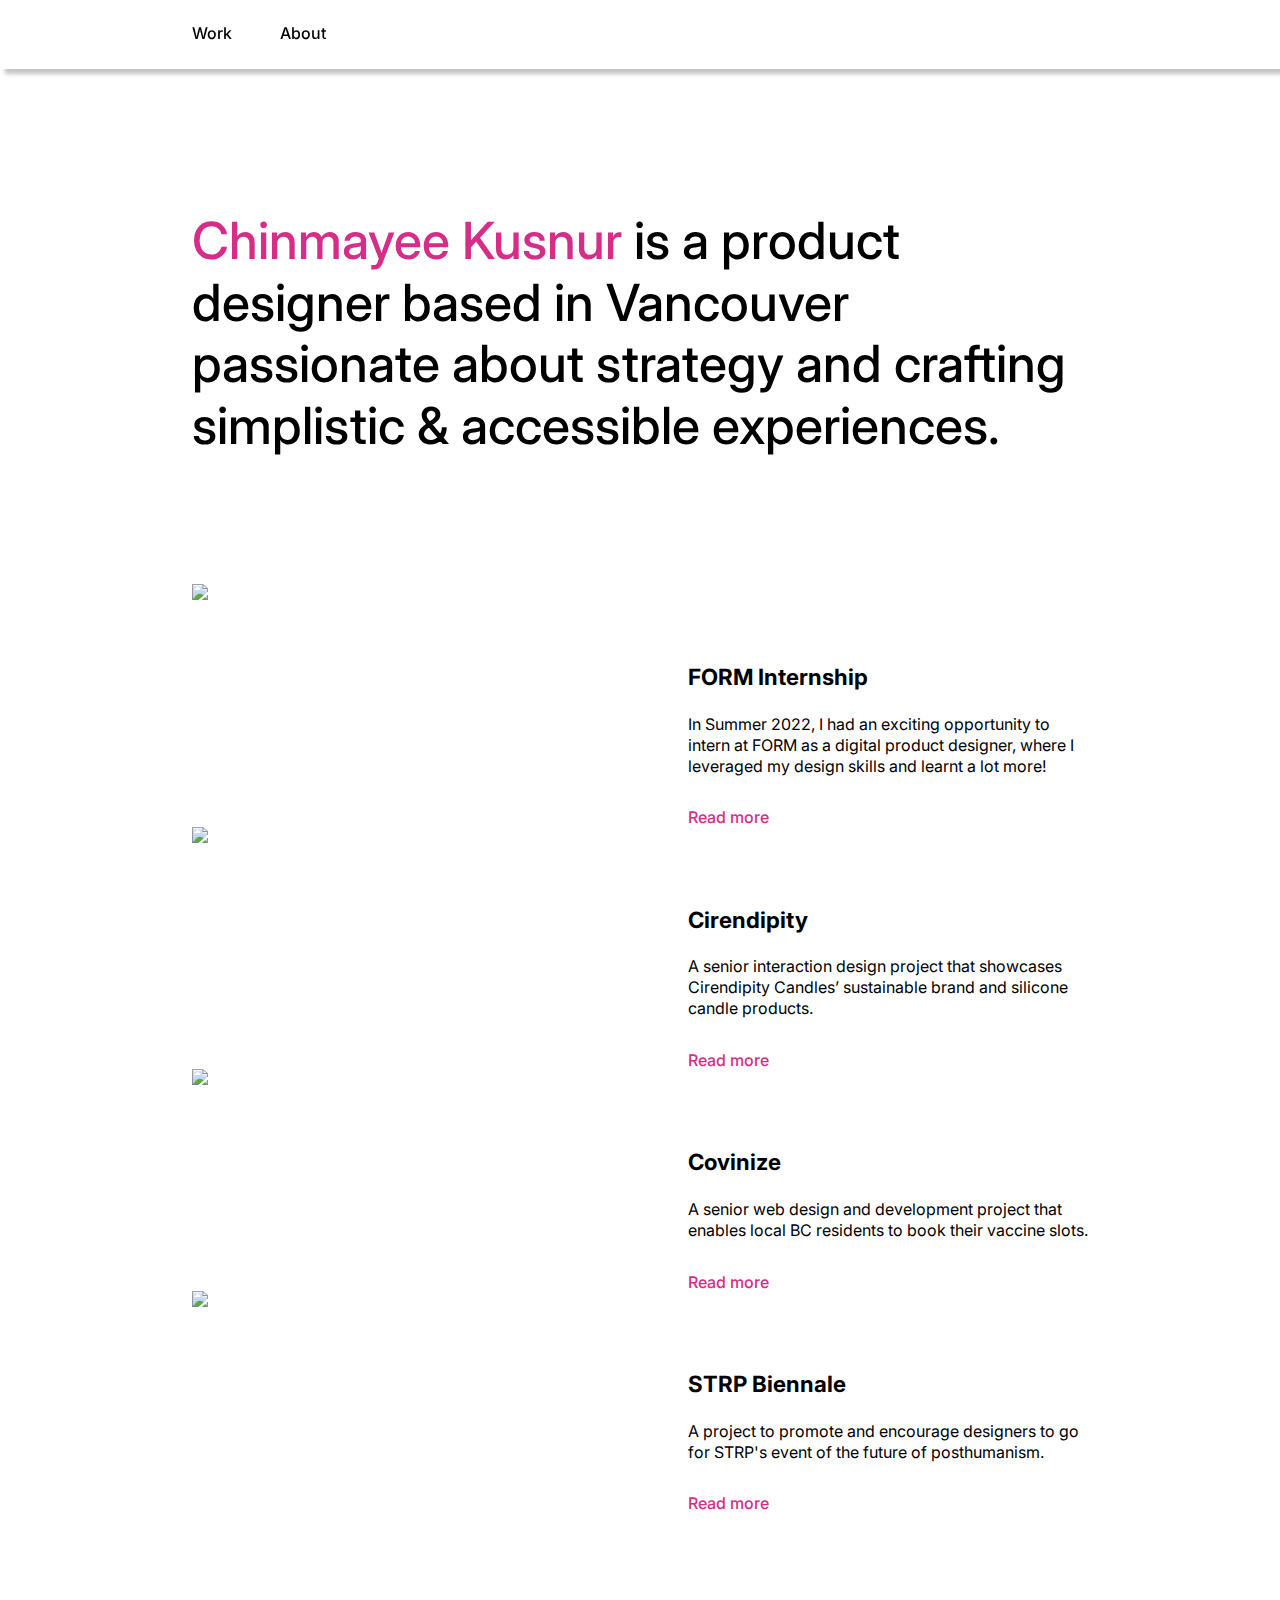
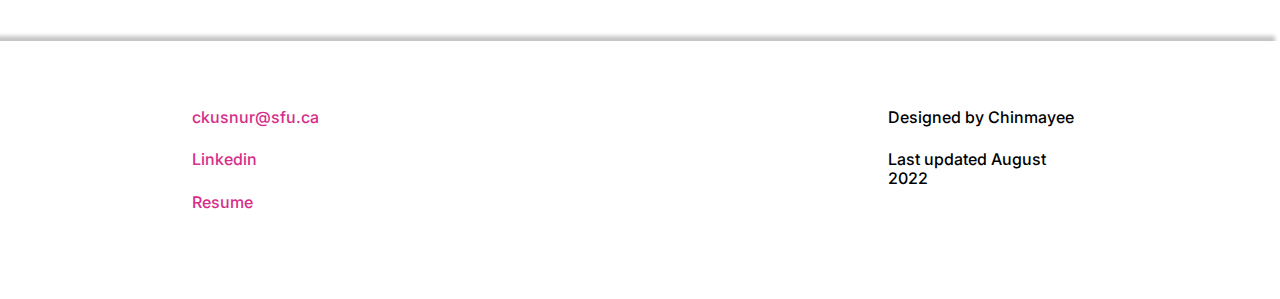
==== commit 7c8910e7: "Update index.html" ====
--- a/index.html
+++ b/index.html
@@ -121,7 +121,7 @@
           <div>
             <div class="t"><a class="p-lm" href="mailto:ckusnur@sfu.ca">ckusnur@sfu.ca</a></div>
             <div class="t"><a class="p-lm" href="https://www.linkedin.com/in/chinmayee-kusnur-03a2261b5">Linkedin</a></div>
-            <div class="t"><a class="p-lm" href="https://www.linkedin.com/in/chinmayee-kusnur-03a2261b5">Resume</a></div>
+            <div class="t"><a class="p-lm" href="img/ChinmayeeKusnur-Resume.pdf">Resume</a></div>
             
           </div>
 
--- a/css/main.css
+++ b/css/main.css
@@ -117,7 +117,8 @@
 }
 
 #footer-background{
-    background-color: #ECECEC;  
+    border-top: 3px solid white;
+    box-shadow: -5px -5px 4px #c5c5c5;
 }
 
 #footer-email{
--- a/css/grids.css
+++ b/css/grids.css
@@ -9,7 +9,12 @@
 @media (min-width: 20rem) {
 
     #intro{
-        font-size: 1rem;
+        font-size: 1.4rem;
+        line-height:1;
+    }
+    
+    #intro-project{
+        font-size: 2rem;
         line-height:1;
     }
 
@@ -93,13 +98,22 @@
     #tree-img{
         margin-bottom:2rem;
     }
+    
+    .pb{
+        margin-top:1rem;
+    }
 }
 
 @media (min-width: 48rem) {
 
     #intro{
-        font-size: 1em;
+        font-size: 1.4rem;
         margin:0;
+        line-height:1;
+    }
+    
+    #intro-project{
+        font-size: 1.4rem;
         line-height:1;
     }
 
@@ -228,6 +242,11 @@
     #intro, #intro-covinize{
         font-size: 1.6rem;
         line-height:1.2;
+    }
+    
+    #intro-project{
+        font-size: 1.6rem;
+        line-height:1;
     }
 
     #sub{
@@ -348,8 +367,8 @@
     }
 
     .pb{
-        margin-top:3rem;
-    }
-}
-
-
+        margin-top:5rem;
+    }
+}
+
+
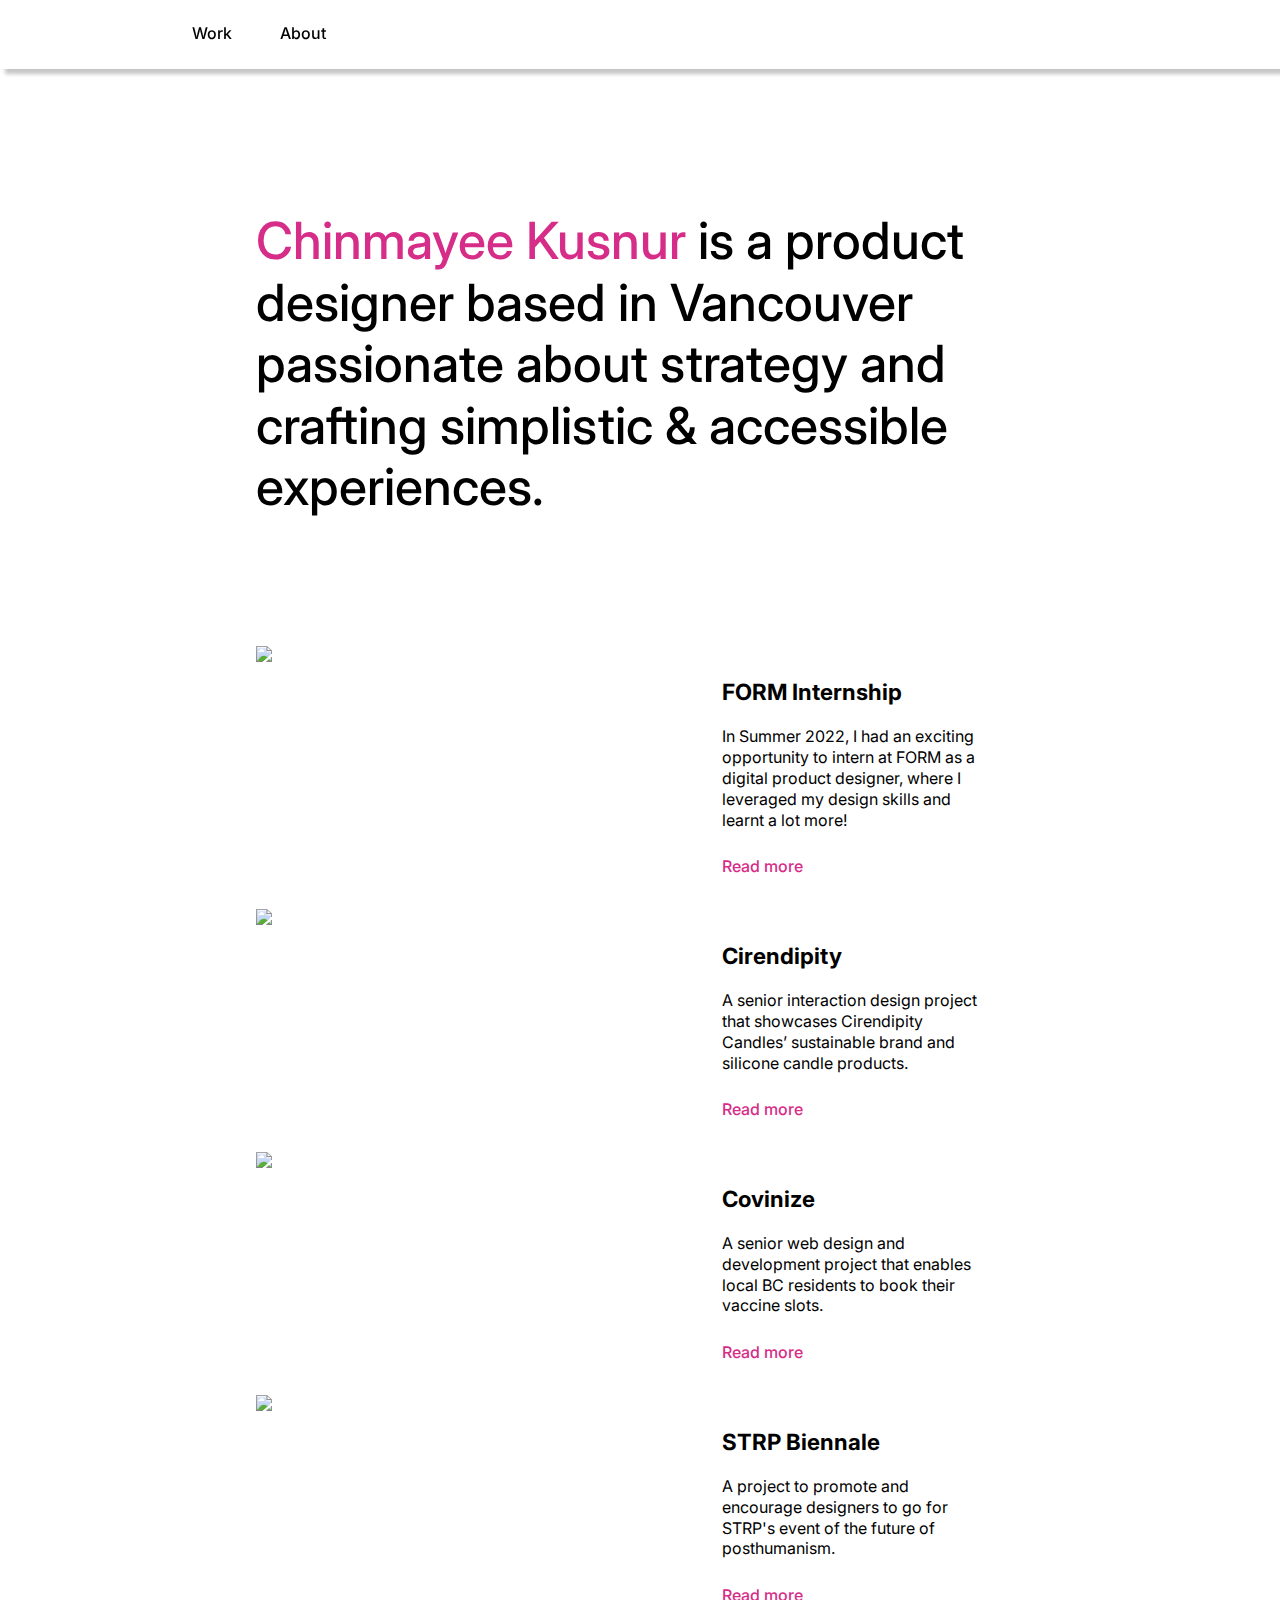
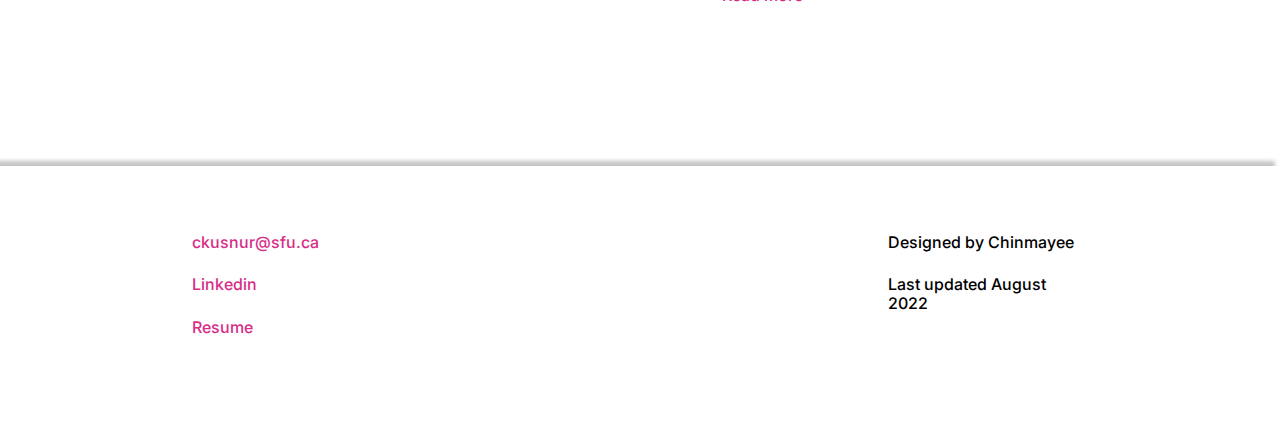
==== commit 0cef4737: "Update index.html" ====
--- a/index.html
+++ b/index.html
@@ -45,12 +45,12 @@
         <div class="grid two-column">
           <div>
             <div class="container">
-              <div class="block"><img class="project-img" src="img/form.png"></div>
+              <div class="block"><a href="form.html"><img class="project-img" src="img/form.png"></a></div>
             </div>
           </div>
 
           <div class="pb">
-            <div class="p-title">FORM Internship</div>
+		  <div class="p-title"><a href="form.html">FORM Internship</a></div>
             <div class="p-desc">In Summer 2022, I had an exciting opportunity to intern at FORM as a digital product designer, 
 		    where I leveraged my design skills and learnt a lot more!
             </div>
@@ -61,12 +61,12 @@
         <div class="grid two-column">
           <div>
             <div class="container">
-              <div class="block"><img class="project-img" src="img/cirendipity.png"></div>
+              <div class="block"><a href="cirendipity.html"><img class="project-img" src="img/cirendipity.png"></a></div>
             </div>
           </div>
 
           <div class="pb">
-            <div class="p-title">Cirendipity</div>
+            <div class="p-title"><a href="cirendipity.html">Cirendipity</a></div>
             <div class="p-desc">A senior interaction design project that showcases 
               Cirendipity Candles’ sustainable brand and silicone candle products.
             </div>
@@ -77,12 +77,12 @@
         <div class="grid two-column">
           <div>
             <div class="container">
-              <div class="block"><img class="project-img" src="img/covinize.png"></div>
+              <div class="block"><a href="covinize.html"><img class="project-img" src="img/covinize.png"></a></div>
             </div>
           </div>
 
           <div class="pb">
-            <div class="p-title">Covinize</div>
+		  <div class="p-title"><a href="covinise.html">Covinize</a></div>
             <div class="p-desc">A senior web design and development project that enables local BC residents 
               to book their vaccine slots. 
 
@@ -94,12 +94,12 @@
         <div class="grid two-column">
           <div>
             <div class="container">
-              <div class="block"><img class="project-img" src="img/posthumanism.png"></div>
+              <div class="block"><a href="STRP.html"><img class="project-img" src="img/posthumanism.png"></a></div>
             </div>
           </div>
 
           <div class="pb">
-            <div class="p-title">STRP Biennale</div>
+		  <div class="p-title"><a href="STRP.html">STRP Biennale</a></div>
             <div class="p-desc">A project to promote and encourage designers to go for STRP's event of the future of posthumanism.
 
             </div>
--- a/css/main.css
+++ b/css/main.css
@@ -62,6 +62,16 @@
     text-decoration: none;
 } 
 
+.p-title a{
+    color: #000000;
+    text-decoration: none;
+}
+
+.p-title a:active, .p-title a:hover, .p-title a:focus{
+    color: #000000;
+    text-decoration: none;
+}
+
 .img-caption{
     font-family: 'Inter', sans-serif;
     color: #a2a2a2;
@@ -89,13 +99,14 @@
 }
 
 .p-desc{
-    margin-top: 1.5rem;
+    margin-top: 8%;
     line-height: 1.3;
 }
 
 .p-lm{
     font-weight: 500;
     color: #D62D88;
+    margin-top: 10%;
 }
 
 
@@ -224,6 +235,7 @@
     font-weight: 400;
     font-size: 1rem;
     line-height:1.6;
+    margin-bottom: 3%;
 }
 
 .main-1{
--- a/css/grids.css
+++ b/css/grids.css
@@ -85,7 +85,7 @@
 
     .sub-heading{
         margin-top: 4rem;
-    }
+    }p
 
     .desktop-version{
         display: none;
@@ -100,7 +100,7 @@
     }
     
     .pb{
-        margin-top:1rem;
+        padding: 10%;
     }
 }
 
@@ -223,16 +223,14 @@
         margin-bottom: 2rem;
     }
 
-    .p-lm{
-        margin-top: 0.5rem;
-    }
+    
 
     .project-img{
         margin-top: 4rem;
     }
 
     .pb{
-        margin-top:1rem;
+        padding: 10%;
     }
 
 }
@@ -358,17 +356,38 @@
         margin-bottom: 6rem;
     }
 
-    .p-lm{
-        margin-top: 2rem;
-    }
+    
 
     .project-img{
         margin-top: 0rem;
     }
 
     .pb{
-        margin-top:5rem;
-    }
-}
-
-
+        padding: 10%;
+    }
+}
+
+@media (min-width: 75rem) {
+
+    #intro, #intro-covinize{
+        font-size: 1.6rem;
+        line-height:1.2;
+    }
+    
+    #intro{
+        margin: 12rem 16rem 8rem 16rem;
+        
+    }
+
+    .projects{
+        margin: 8rem 16rem 8rem 16rem;
+    }
+    
+     #intro-covinize{
+        margin: 10rem 16rem 3rem 16rem;
+    }
+
+    .landing-page-description{
+        margin: 2rem 16rem 3rem 16rem;
+    }
+}
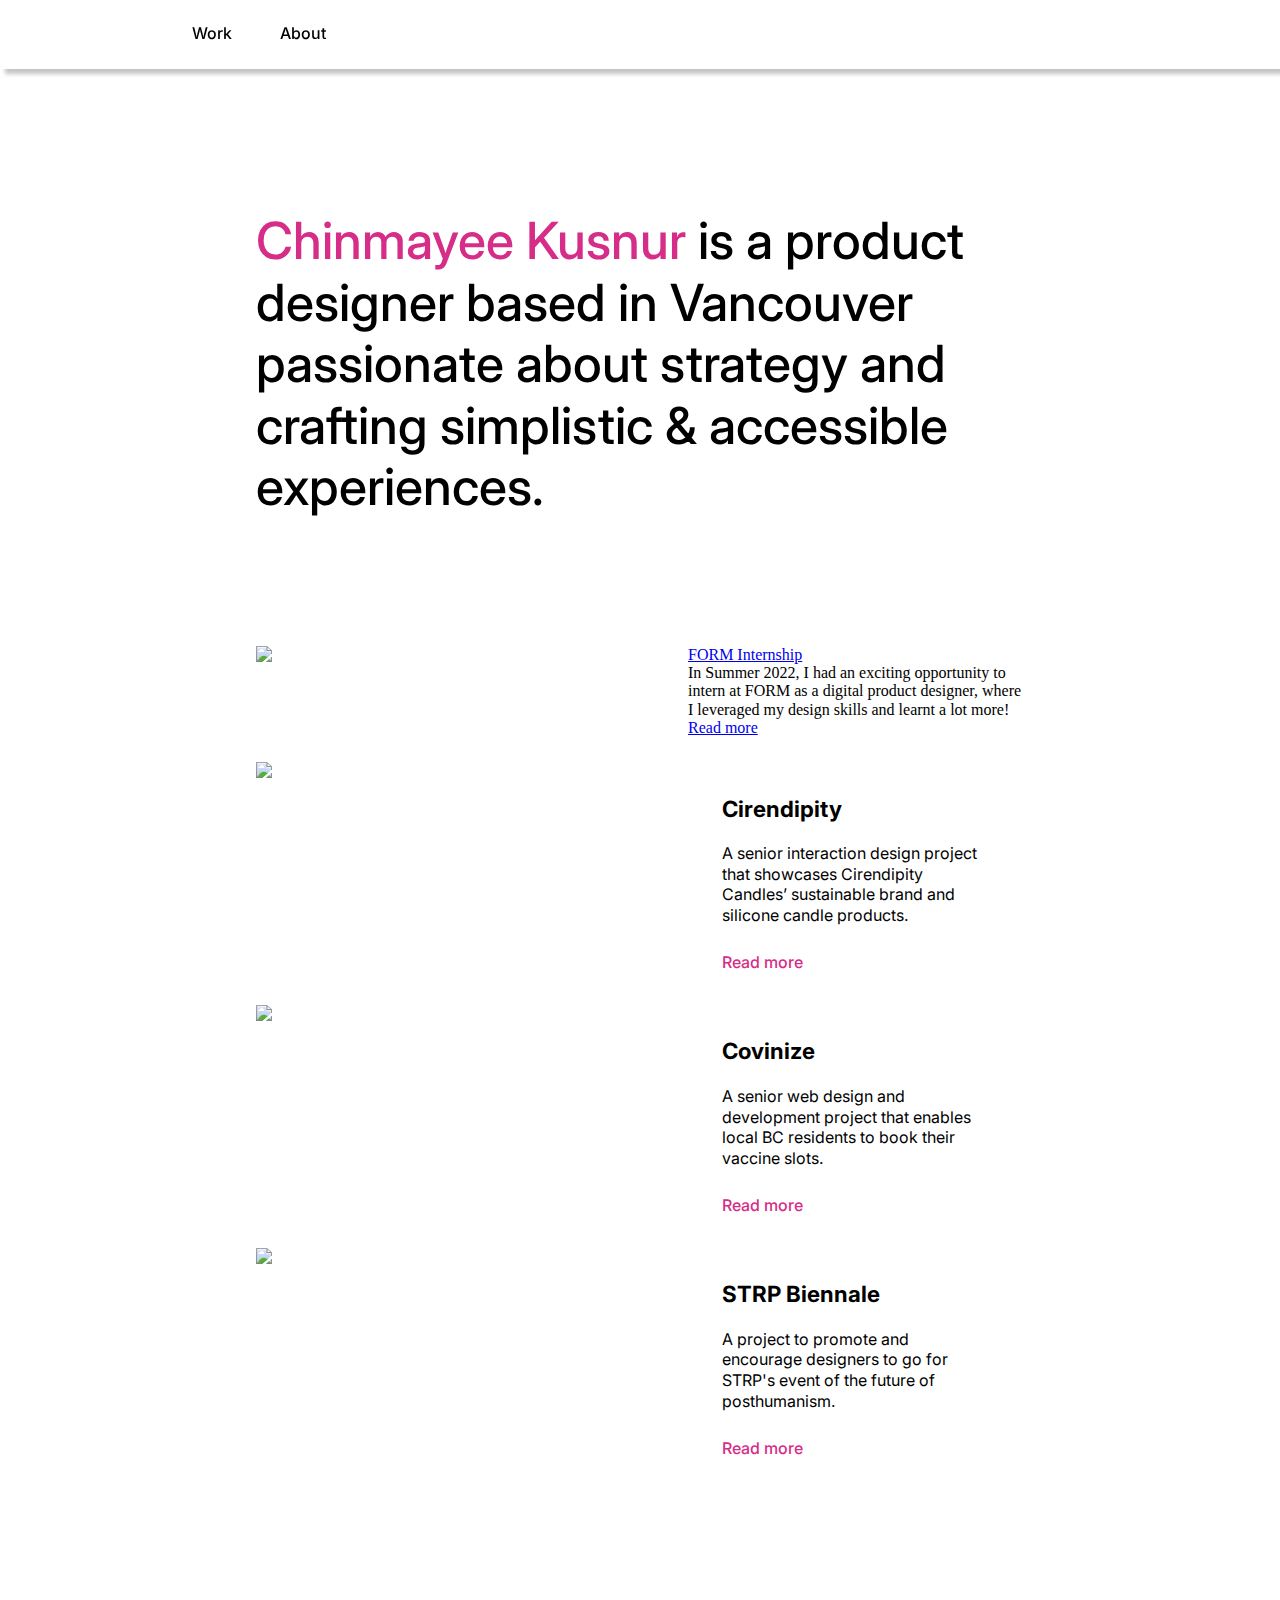
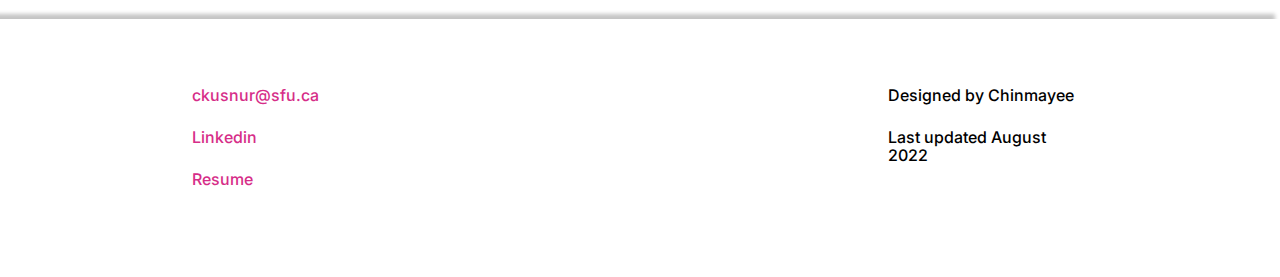
==== commit 508bd39d: "Update index.html" ====
--- a/index.html
+++ b/index.html
@@ -49,12 +49,11 @@
             </div>
           </div>
 
-          <div class="pb">
-		  <div class="p-title"><a href="form.html">FORM Internship</a></div>
-            <div class="p-desc">In Summer 2022, I had an exciting opportunity to intern at FORM as a digital product designer, 
-		    where I leveraged my design skills and learnt a lot more!
-            </div>
-            <div class="p-lm"><a href="form.html">Read more</a></div>
+          <div>
+		  <div><a href="form.html">FORM Internship</a></div>
+            	  <div>In Summer 2022, I had an exciting opportunity to intern at FORM as a digital product designer, 
+		    where I leveraged my design skills and learnt a lot more!</div>
+            	  <div><a href="form.html">Read more</a></div>
           </div>
         </div>
 
